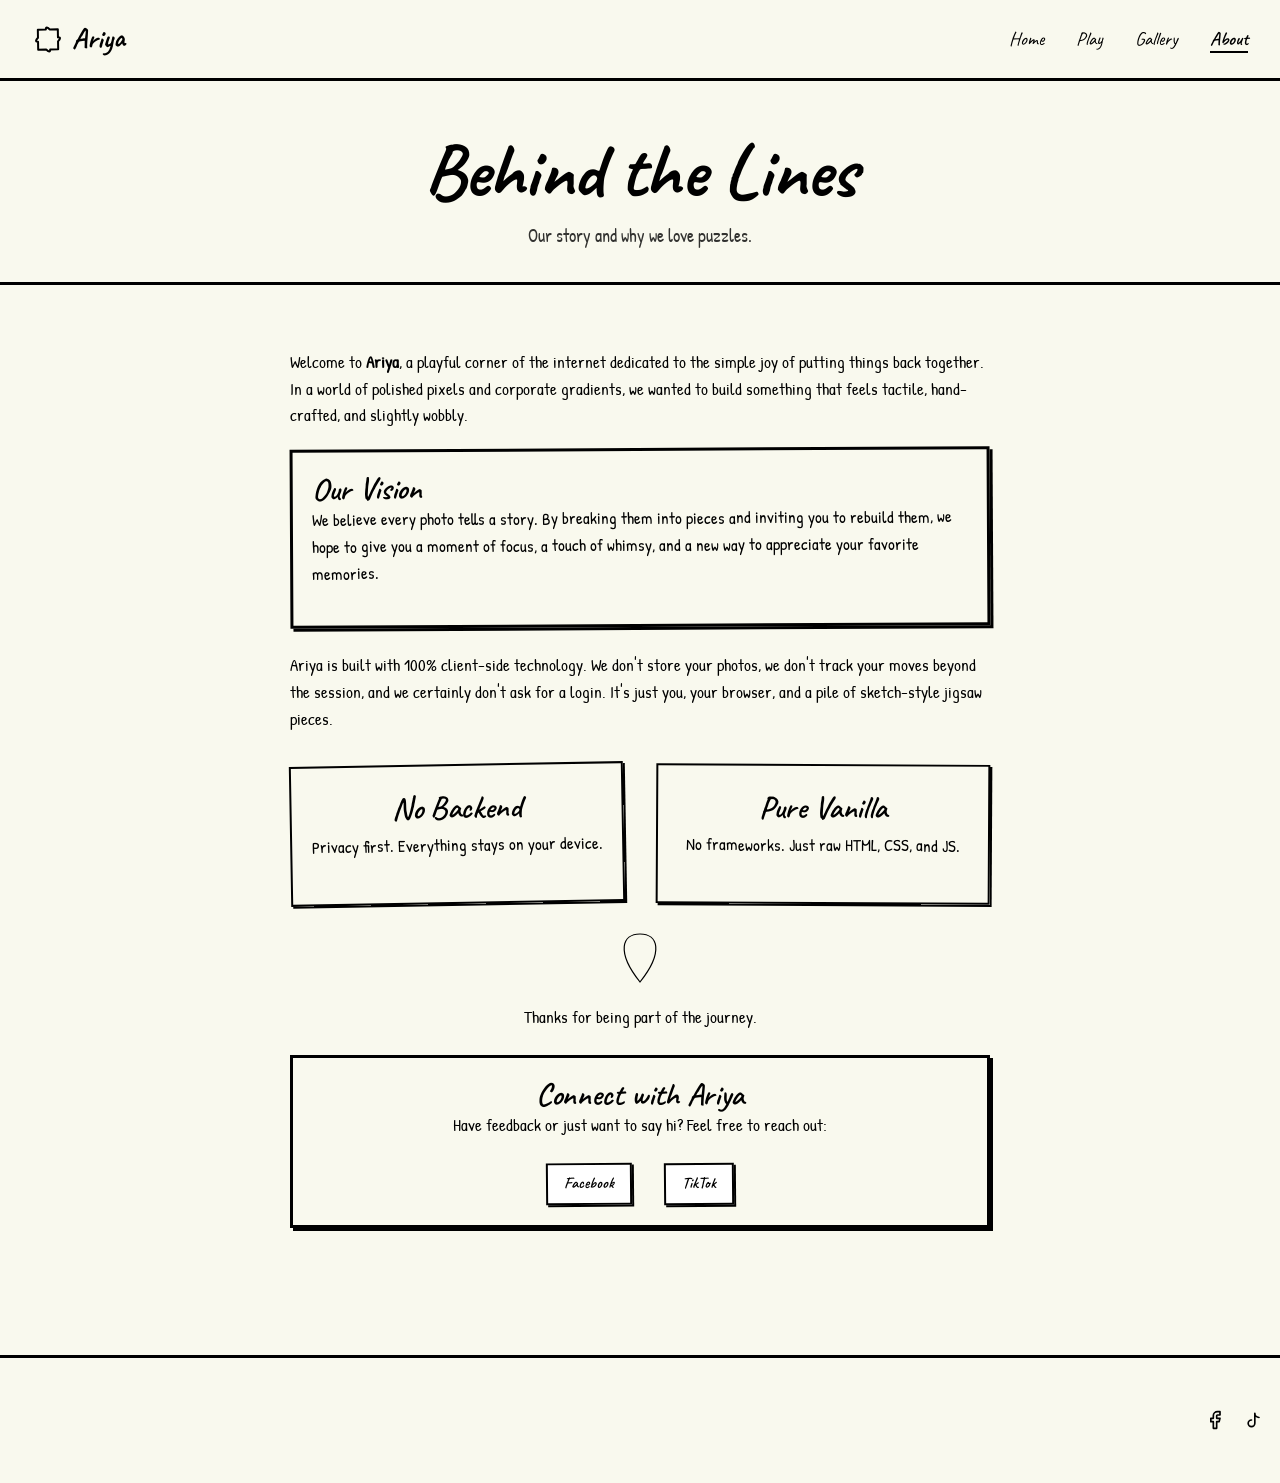
==== about.html @ 4a155722 "ariya website" ====
<!DOCTYPE html>
<html lang="en">
<head>
    <meta charset="UTF-8">
    <meta name="viewport" content="width=device-width, initial-scale=1.0">
    <title>About | Ariya</title>
    <link rel="icon" type="image/svg+xml" href="assets/favicon.svg">
    <link rel="stylesheet" href="css/style.css">
</head>
<body>

    <nav class="nav">
        <a href="index.html" class="nav-logo">
            <img src="assets/favicon.svg" alt="" class="logo-icon">
            Ariya
        </a>
        <button class="nav-toggle">
            <span></span><span></span><span></span>
        </button>
        <ul class="nav-links">
            <li><a href="index.html">Home</a></li>
            <li><a href="play.html">Play</a></li>
            <li><a href="gallery.html">Gallery</a></li>
            <li><a href="about.html" class="active">About</a></li>
        </ul>
    </nav>

    <header class="page-header">
        <h1 class="hero-title">Behind the Lines</h1>
        <p>Our story and why we love puzzles.</p>
    </header>

    <main class="section">
        <div class="about-content reveal">
            <p>Welcome to <strong>Ariya</strong>, a playful corner of the internet dedicated to the simple joy of putting things back together. In a world of polished pixels and corporate gradients, we wanted to build something that feels tactile, hand-crafted, and slightly wobbly.</p>
            
            <div class="card mb-3">
                <h3>Our Vision</h3>
                <p>We believe every photo tells a story. By breaking them into pieces and inviting you to rebuild them, we hope to give you a moment of focus, a touch of whimsy, and a new way to appreciate your favorite memories.</p>
            </div>

            <p>Ariya is built with 100% client-side technology. We don't store your photos, we don't track your moves beyond the session, and we certainly don't ask for a login. It's just you, your browser, and a pile of sketch-style jigsaw pieces.</p>

            <div class="how-grid" style="margin-top:2rem">
                <div class="how-step rotate-m1">
                    <h3>No Backend</h3>
                    <p>Privacy first. Everything stays on your device.</p>
                </div>
                <div class="how-step rotate-p1">
                    <h3>Pure Vanilla</h3>
                    <p>No frameworks. Just raw HTML, CSS, and JS.</p>
                </div>
            </div>

            <div class="mt-3 text-center">
                <svg width="60" height="60" viewBox="0 0 100 100" stroke="black" fill="none" stroke-width="2">
                    <path d="M50,10 C20,10 10,40 50,90 C90,40 80,10 50,10 Z" />
                </svg>
                <p class="mt-1">Thanks for being part of the journey.</p>
            </div>

            <div class="card mt-3 anim-popin" style="text-align: center;">
                <h3>Connect with Ariya</h3>
                <p>Have feedback or just want to say hi? Feel free to reach out:</p>
                <div class="social-links" style="justify-content: center; margin-top: 1.5rem; gap: 2rem;">
                    <a href="https://www.facebook.com/nou.wangyi" target="_blank" class="btn btn-sm">Facebook</a>
                    <a href="https://www.tiktok.com/@min202303" target="_blank" class="btn btn-sm">TikTok</a>
                </div>
            </div>
        </div>
    </main>

    <footer>
        <div class="footer-content">
            <p>&copy; 2026 Ariya. Hand-drawn with care.</p>
            <div class="social-links">
                <a href="https://www.facebook.com/nou.wangyi" target="_blank" aria-label="Facebook">
                    <svg width="20" height="20" viewBox="0 0 24 24" fill="none" stroke="currentColor" stroke-width="2" stroke-linecap="round" stroke-linejoin="round"><path d="M18 2h-3a5 5 0 0 0-5 5v3H7v4h3v8h4v-8h3l1-4h-4V7a1 1 0 0 1 1-1h3z"></path></svg>
                </a>
                <a href="https://www.tiktok.com/@min202303" target="_blank" aria-label="TikTok">
                    <svg width="20" height="20" viewBox="0 0 24 24" fill="none" stroke="currentColor" stroke-width="2" stroke-linecap="round" stroke-linejoin="round"><path d="M9 12a4 4 0 1 0 4 4V4a5 5 0 0 0 5 5"></path></svg>
                </a>
            </div>
        </div>
    </footer>

    <script src="js/main.js"></script>
</body>
</html>
---- css/style.css ----
/* ============================================================
   Ariya — Sketch Aesthetic CSS Design System
   Colors: #f9f9ee (bg) + #000 (everything)
   Fonts: Caveat (headings), Patrick Hand (body)
   ============================================================ */

@import url('https://fonts.googleapis.com/css2?family=Caveat:wght@400;600;700&family=Patrick+Hand&display=swap');

/* ─── Reset ─── */
*, *::before, *::after {
  box-sizing: border-box;
  margin: 0;
  padding: 0;
}

/* ─── Root tokens ─── */
:root {
  --bg: #f9f9ee;
  --ink: #000000;
  --font-head: 'Caveat', cursive;
  --font-body: 'Patrick Hand', cursive;
  --border: 2px solid var(--ink);
  --border-thick: 3px solid var(--ink);
  --shadow: 3px 3px 0 var(--ink);
  --shadow-sm: 2px 2px 0 var(--ink);
  --radius: 0px; /* Hand-drawn = no border-radius */
  --transition: 0.18s ease;
}

html { scroll-behavior: smooth; }

body {
  background: var(--bg);
  color: var(--ink);
  font-family: var(--font-body);
  font-size: 1rem;
  line-height: 1.6;
  min-height: 100vh;
  overflow-x: hidden;
}

/* ─── Typography ─── */
h1, h2, h3, h4 {
  font-family: var(--font-head);
  line-height: 1.1;
  letter-spacing: -0.01em;
}
h1 { font-size: clamp(2.4rem, 6vw, 5rem); font-weight: 700; }
h2 { font-size: clamp(1.8rem, 4vw, 3rem); font-weight: 600; }
h3 { font-size: clamp(1.3rem, 3vw, 2rem); font-weight: 600; }
h4 { font-size: 1.2rem; }
p  { font-size: 1.05rem; }

a {
  color: var(--ink);
  text-decoration: underline;
  text-underline-offset: 3px;
}

/* ─── Nav ─── */
.nav {
  display: flex;
  align-items: center;
  justify-content: space-between;
  padding: 1rem 2rem;
  border-bottom: var(--border-thick);
  background: var(--bg);
  position: sticky;
  top: 0;
  z-index: 100;
}
.nav-logo {
  font-family: var(--font-head);
  font-size: 1.8rem;
  font-weight: 700;
  text-decoration: none;
  display: flex;
  align-items: center;
  gap: 0.5rem;
  transform: rotate(-1deg);
}
.nav-logo .logo-icon {
  width: 32px;
  height: 32px;
}
.nav-links {
  display: flex;
  gap: 2rem;
  list-style: none;
}
.nav-links a {
  font-family: var(--font-head);
  font-size: 1.2rem;
  text-decoration: none;
  position: relative;
  transition: var(--transition);
}
.nav-links a::after {
  content: '';
  position: absolute;
  bottom: -2px; left: 0;
  width: 0; height: 2px;
  background: var(--ink);
  transition: width var(--transition);
}
.nav-links a:hover::after,
.nav-links a.active::after { width: 100%; }
.nav-links a.active { font-weight: 600; }

/* Hamburger */
.nav-toggle {
  display: none;
  flex-direction: column;
  gap: 5px;
  cursor: pointer;
  background: none;
  border: none;
  padding: 4px;
}
.nav-toggle span {
  display: block;
  width: 24px; height: 2px;
  background: var(--ink);
  transition: var(--transition);
}

/* ─── Sketch Button ─── */
.btn {
  display: inline-flex;
  align-items: center;
  gap: 0.4rem;
  padding: 0.65rem 1.6rem;
  font-family: var(--font-head);
  font-size: 1.2rem;
  font-weight: 600;
  background: #ffffff;
  color: var(--ink);
  border: var(--border);
  cursor: pointer;
  text-decoration: none;
  transition: transform var(--transition), box-shadow var(--transition), background var(--transition);
  transform: rotate(-0.5deg);
  box-shadow: var(--shadow-sm);
  position: relative;
  overflow: hidden;
}
.btn:hover {
  transform: rotate(0.5deg) translate(-2px, -2px);
  box-shadow: 4px 4px 0 var(--ink);
  background: #fdfdfd;
}
.btn-primary {
  background: var(--ink);
  color: #fff;
  border: var(--border-thick);
  box-shadow: var(--shadow);
}
.btn-primary:hover {
  background: #333;
}
.btn:active {
  transform: rotate(0deg) translate(1px, 1px);
  box-shadow: 1px 1px 0 var(--ink);
}
.btn-outline {
  background: var(--bg);
  color: var(--ink);
}
.btn-outline:hover {
  background: var(--ink);
  color: var(--bg);
}
.btn-sm {
  padding: 0.4rem 1rem;
  font-size: 1rem;
}
.btn-lg {
  padding: 0.9rem 2.2rem;
  font-size: 1.4rem;
}

/* ─── Sketch Card ─── */
.card {
  border: var(--border-thick);
  background: var(--bg);
  box-shadow: var(--shadow);
  padding: 1.2rem;
  position: relative;
  transform: rotate(-0.3deg);
  transition: transform var(--transition), box-shadow var(--transition);
}
.card:hover {
  transform: rotate(0.3deg) translate(-2px, -2px);
  box-shadow: 6px 6px 0 var(--ink);
}
.card-alt { transform: rotate(0.4deg); }
.card-alt:hover { transform: rotate(-0.4deg) translate(-2px, -2px); }

/* ─── Sketch Divider ─── */
.divider {
  width: 100%;
  overflow: hidden;
  line-height: 0;
}
.divider svg {
  display: block;
  width: 100%;
}

/* ─── Section ─── */
.section {
  padding: 4rem 2rem;
  max-width: 1100px;
  margin: 0 auto;
}
.section-wide {
  padding: 4rem 2rem;
  max-width: 1400px;
  margin: 0 auto;
}

/* ─── Hero ─── */
.hero {
  min-height: 88vh;
  display: flex;
  flex-direction: column;
  align-items: center;
  justify-content: center;
  text-align: center;
  padding: 3rem 2rem 2rem;
  position: relative;
  overflow: hidden;
  border-bottom: var(--border-thick);
}
.hero-title {
  animation: drawIn 0.8s ease both;
}
.hero-tagline {
  font-size: clamp(1rem, 2.5vw, 1.4rem);
  margin: 1rem 0 2rem;
  opacity: 0;
  animation: fadeUp 0.6s 0.4s ease both;
  max-width: 540px;
}
.hero-cta {
  opacity: 0;
  animation: fadeUp 0.6s 0.6s ease both;
}

/* ─── How It Works ─── */
.how-grid {
  display: grid;
  grid-template-columns: repeat(auto-fit, minmax(200px, 1fr));
  gap: 2rem;
  margin-top: 2.5rem;
}
.how-step {
  text-align: center;
  padding: 1.5rem 1rem;
  border: var(--border);
  box-shadow: var(--shadow-sm);
  transform: rotate(-0.5deg);
  transition: transform var(--transition);
}
.how-step:nth-child(2) { transform: rotate(0.3deg); }
.how-step:nth-child(3) { transform: rotate(-0.2deg); }
.how-step:hover { transform: rotate(0deg) scale(1.02); }
.how-step svg { margin-bottom: 0.8rem; }
.how-step h3 { margin-bottom: 0.4rem; }

/* ─── Illustrations ─── */
.illo {
  position: absolute;
  pointer-events: none;
  opacity: 0.85;
}
.illo-tl { top: 20px; left: 20px; width: clamp(80px, 12vw, 180px); }
.illo-tr { top: 20px; right: 20px; width: clamp(60px, 10vw, 140px); }
.illo-bl { bottom: 20px; left: 20px; width: clamp(60px, 10vw, 140px); }
.illo-br { bottom: 20px; right: 20px; width: clamp(80px, 12vw, 160px); }
.illo-mid-l { left: 10px; top: 50%; transform: translateY(-50%); width: clamp(40px, 6vw, 90px); }

/* ─── Upload Zone ─── */
.upload-zone {
  border: 3px dashed var(--ink);
  background: var(--bg);
  padding: 3rem 2rem;
  text-align: center;
  cursor: pointer;
  transition: background var(--transition), transform var(--transition);
  position: relative;
}
.upload-zone:hover, .upload-zone.drag-over {
  background: rgba(0,0,0,0.04);
  transform: scale(1.01);
}
.upload-zone input { display: none; }
.upload-icon { width: 64px; height: 64px; margin: 0 auto 1rem; }
.upload-zone h3 { font-size: 1.5rem; margin-bottom: 0.4rem; }
.upload-zone p { font-size: 0.95rem; opacity: 0.7; }

/* ─── Grid Size Selector ─── */
.grid-options {
  display: flex;
  flex-wrap: wrap;
  gap: 0.8rem;
  margin-top: 0.8rem;
}
.grid-option {
  border: var(--border);
  padding: 0.5rem 0.7rem;
  cursor: pointer;
  font-family: var(--font-head);
  font-size: 1rem;
  transition: all var(--transition);
  box-shadow: var(--shadow-sm);
  background: var(--bg);
  transform: rotate(-0.5deg);
  display: flex;
  flex-direction: column;
  align-items: center;
  gap: 0.3rem;
  min-width: 80px;
}
.grid-option:hover, .grid-option.selected {
  background: rgba(0,0,0,0.05);
  border-width: 3px;
  transform: scale(1.02) rotate(0deg);
}
.grid-option svg { display: block; }

/* ─── Shape Selector ─── */
.shape-options {
  display: flex;
  flex-wrap: wrap;
  gap: 0.8rem;
  margin-top: 0.8rem;
}
.shape-option {
  border: var(--border);
  padding: 0.6rem 1rem;
  cursor: pointer;
  font-family: var(--font-head);
  font-size: 1rem;
  transition: all var(--transition);
  box-shadow: var(--shadow-sm);
  background: var(--bg);
  display: flex;
  align-items: center;
  gap: 0.5rem;
  transform: rotate(0.3deg);
}
.shape-option:hover, .shape-option.selected {
  background: rgba(0,0,0,0.05);
  border-width: 3px;
  transform: scale(1.02) rotate(0deg);
}
.shape-option svg path, .shape-option svg rect, .shape-option svg polygon {
  transition: fill var(--transition);
}
.shape-option.selected svg path,
.shape-option.selected svg rect,
.shape-option.selected svg polygon { fill: var(--bg); stroke: var(--bg); }

/* ─── Difficulty Selector ─── */
.difficulty-options {
  display: flex;
  flex-wrap: wrap;
  gap: 0.8rem;
  margin-top: 0.8rem;
}
.difficulty-option {
  border: var(--border);
  padding: 0.6rem 1.2rem;
  cursor: pointer;
  font-family: var(--font-head);
  font-size: 1.1rem;
  transition: all var(--transition);
  box-shadow: var(--shadow-sm);
  background: var(--bg);
  transform: rotate(-0.3deg);
}
.difficulty-option:hover, .difficulty-option.selected {
  background: rgba(0,0,0,0.06);
  border-width: 3px;
  transform: scale(1.03) rotate(0deg);
}

/* ─── Config Section ─── */
.config-block {
  margin-bottom: 2rem;
}
.config-block label {
  font-family: var(--font-head);
  font-size: 1.3rem;
  display: block;
  margin-bottom: 0.4rem;
  font-weight: 600;
}

/* ─── Play Step Panels ─── */
.play-step {
  display: none;
  animation: fadeUp 0.4s ease both;
}
.play-step.active { display: block; }

/* ─── Puzzle Canvas Area ─── */
#puzzle-container {
  position: relative;
  width: 90vw;
  height: 80vh;
  margin: 0 auto;
  touch-action: none;
  overflow: hidden;
  border: var(--border-thick);
  box-shadow: var(--shadow);
  background: rgba(0,0,0,0.04);
}

#puzzle-canvas {
  display: block;
  width: 100%;
  height: 100%;
  cursor: grab;
}
#puzzle-canvas:active { cursor: grabbing; }

/* ─── HUD ─── */
.hud {
  display: flex;
  gap: 1.5rem;
  align-items: center;
  padding: 0.8rem 1.2rem;
  border: var(--border);
  box-shadow: var(--shadow-sm);
  margin-bottom: 1rem;
  flex-wrap: wrap;
}
.hud-item {
  font-family: var(--font-head);
  font-size: 1.3rem;
  display: flex;
  align-items: center;
  gap: 0.4rem;
}
.hud-item span { font-weight: 700; }

/* ─── Reference thumbnail ─── */
#ref-thumb {
  position: absolute;
  bottom: 24px;
  right: 24px;
  width: 140px;
  border: var(--border-thick);
  box-shadow: var(--shadow);
  cursor: pointer;
  z-index: 30;
  background: var(--bg);
  transition: width var(--transition);
}
#ref-thumb:hover { width: 220px; }


/* ─── Frame Selector ─── */
.frame-grid {
  display: grid;
  grid-template-columns: repeat(auto-fill, minmax(130px, 1fr));
  gap: 1rem;
  margin-top: 1rem;
}
.frame-option {
  border: var(--border);
  padding: 0.5rem;
  cursor: pointer;
  box-shadow: var(--shadow-sm);
  transition: all var(--transition);
  text-align: center;
  transform: rotate(-0.3deg);
}
.frame-option:hover, .frame-option.selected {
  box-shadow: var(--shadow);
  transform: rotate(0.3deg) translate(-2px, -2px);
}
.frame-option.selected { border-width: 3px; }
.frame-option img, .frame-option svg { width: 100%; height: 80px; object-fit: contain; }
.frame-option p { font-family: var(--font-head); font-size: 0.95rem; margin-top: 0.3rem; }

/* ─── Completion Screen ─── */
#completion-screen {
  text-align: center;
  padding: 2rem;
}
.completion-canvas-wrap {
  max-width: 600px;
  margin: 0 auto 2rem;
  border: var(--border-thick);
  box-shadow: 5px 5px 0 var(--ink);
}
#final-canvas { width: 100%; display: block; }

.stats-row {
  display: flex;
  justify-content: center;
  gap: 3rem;
  margin: 1.5rem 0;
  flex-wrap: wrap;
}
.stat-box {
  border: var(--border);
  padding: 0.8rem 1.5rem;
  box-shadow: var(--shadow-sm);
  font-family: var(--font-head);
  text-align: center;
}
.stat-box .stat-val {
  font-size: 2rem;
  font-weight: 700;
  display: block;
}
.stat-box .stat-label {
  font-size: 0.95rem;
}

/* ─── Confetti ─── */
.confetti-piece {
  position: fixed;
  width: 10px; height: 10px;
  background: var(--ink);
  pointer-events: none;
  z-index: 999;
  border-radius: 0;
  animation: confettiFall 1.5s ease-out both;
}
@keyframes confettiFall {
  0%   { transform: translateY(-20px) rotate(0deg); opacity: 1; }
  100% { transform: translateY(100vh) rotate(720deg); opacity: 0; }
}

/* ─── Gallery ─── */
.gallery-grid {
  display: grid;
  grid-template-columns: repeat(auto-fill, minmax(260px, 1fr));
  gap: 2rem;
  margin-top: 2rem;
}
.gallery-card {
  border: var(--border-thick);
  box-shadow: var(--shadow);
  overflow: hidden;
  transform: rotate(-0.4deg);
  transition: transform var(--transition), box-shadow var(--transition);
  background: var(--bg);
}
.gallery-card:nth-child(even) { transform: rotate(0.4deg); }
.gallery-card:hover {
  transform: rotate(0deg) translate(-3px, -3px);
  box-shadow: 6px 6px 0 var(--ink);
}
.gallery-card-img {
  width: 100%;
  aspect-ratio: 1;
  object-fit: cover;
  display: block;
  border-bottom: var(--border);
}
.gallery-card-body { padding: 0.8rem 1rem; }
.gallery-card-body h4 { font-size: 1.2rem; margin-bottom: 0.3rem; }
.gallery-badges {
  display: flex;
  gap: 0.5rem;
  flex-wrap: wrap;
  margin-top: 0.5rem;
}
.badge {
  border: var(--border);
  padding: 0.15rem 0.5rem;
  font-size: 0.8rem;
  font-family: var(--font-head);
}

/* ─── About ─── */
.about-content {
  max-width: 700px;
  margin: 0 auto;
}
.about-content p { margin-bottom: 1.2rem; }

/* ─── Page header band ─── */
.page-header {
  border-bottom: var(--border-thick);
  padding: 3rem 2rem 2rem;
  text-align: center;
  position: relative;
  overflow: hidden;
}
.page-header h1 { animation: drawIn 0.7s ease both; }
.page-header p { margin-top: 0.5rem; font-size: 1.1rem; opacity: 0.8; }

/* ─── Footer ─── */
footer {
  padding: 3rem 1rem;
  margin-top: 4rem;
  border-top: var(--border-thick);
  background: var(--bg);
}
.footer-content {
  max-width: var(--max-width);
  margin: 0 auto;
  display: flex;
  justify-content: space-between;
  align-items: center;
  flex-wrap: wrap;
  gap: 1.5rem;
}
.social-links {
  display: flex;
  gap: 1.2rem;
  align-items: center;
}
.social-links a {
  color: var(--ink);
  transition: all var(--transition);
  display: flex;
  align-items: center;
}
.social-links a:hover {
  transform: translateY(-3px) rotate(3deg);
  color: #555;
}
@media (max-width: 600px) {
  .footer-content {
    flex-direction: column;
    text-align: center;
  }
}
footer p { opacity: 0.7; font-family: var(--font-head); font-size: 1.1rem; }

/* ─── Animations ─── */
@keyframes drawIn {
  0%   { opacity: 0; transform: scaleX(0.95) skewX(-2deg); }
  100% { opacity: 1; transform: scaleX(1)    skewX(0deg); }
}
@keyframes fadeUp {
  0%   { opacity: 0; transform: translateY(18px); }
  100% { opacity: 1; transform: translateY(0); }
}
@keyframes wobble {
  0%, 100% { transform: rotate(0deg); }
  25%       { transform: rotate(-1.5deg); }
  75%       { transform: rotate(1.5deg); }
}
@keyframes popIn {
  0%   { transform: scale(0.8); opacity: 0; }
  60%  { transform: scale(1.08); }
  100% { transform: scale(1);    opacity: 1; }
}
.anim-fadeup { animation: fadeUp 0.6s ease both; }
.anim-popin  { animation: popIn  0.5s ease both; }
.anim-wobble { animation: wobble 2s ease infinite; }

/* ─── Scroll animation ─── */
.reveal {
  opacity: 0;
  transform: translateY(24px);
  transition: opacity 0.6s ease, transform 0.6s ease;
}
.reveal.visible {
  opacity: 1;
  transform: translateY(0);
}

/* ─── Progress bar ─── */
.progress-bar {
  width: 100%;
  height: 8px;
  border: var(--border);
  background: var(--bg);
  margin-bottom: 1.5rem;
  position: relative;
  overflow: hidden;
}
.progress-fill {
  height: 100%;
  background: var(--ink);
  transition: width 0.4s ease;
}

/* ─── Step indicator ─── */
.step-indicator {
  display: flex;
  gap: 0;
  margin-bottom: 2rem;
  border: var(--border-thick);
  overflow: hidden;
  box-shadow: var(--shadow);
}
.step-dot {
  flex: 1;
  text-align: center;
  padding: 0.5rem 0.3rem;
  font-family: var(--font-head);
  font-size: 0.95rem;
  border-right: var(--border);
  transition: all var(--transition);
  cursor: default;
}
.step-dot:last-child { border-right: none; }
.step-dot.done { background: rgba(0,0,0,0.06); }
.step-dot.active { background: var(--ink); color: var(--bg); }

/* ─── Scrambled preview ─── */
#preview-container {
  position: relative;
  width: 100%;
  border: var(--border-thick);
  box-shadow: var(--shadow);
  min-height: 360px;
  overflow: hidden;
  touch-action: none;
}
#preview-canvas {
  display: block;
  width: 100%;
}

/* ─── Responsive ─── */
@media (max-width: 768px) {
  .nav-links {
    display: none;
    flex-direction: column;
    gap: 0.5rem;
    position: absolute;
    top: 100%;
    left: 0;
    right: 0;
    background: var(--bg);
    border-bottom: var(--border-thick);
    padding: 1rem 2rem;
    z-index: 99;
  }
  .nav-links.open { display: flex; }
  .nav-toggle { display: flex; }
  .hud { gap: 0.8rem; }
  .stats-row { gap: 1.5rem; }
  #ref-thumb { width: 80px; }
  .section, .section-wide { padding: 2.5rem 1rem; }
  .hero { padding: 2rem 1rem; min-height: 70vh; }
  .illo-tl, .illo-tr, .illo-bl, .illo-br { width: 60px; opacity: 0.5; }
}

/* ─── Utility ─── */
.text-center { text-align: center; }
.mt-1 { margin-top: 0.5rem; }
.mt-2 { margin-top: 1rem; }
.mt-3 { margin-top: 1.5rem; }
.mb-2 { margin-bottom: 1rem; }
.mb-3 { margin-bottom: 1.5rem; }
.flex { display: flex; }
.flex-center { display: flex; align-items: center; justify-content: center; }
.gap-1 { gap: 0.5rem; }
.gap-2 { gap: 1rem; }
.grid-2 { display: grid; grid-template-columns: 1fr 1fr; gap: 2rem; }
.rotate-m1 { transform: rotate(-1deg); }
.rotate-p1 { transform: rotate(1deg); }
/* ─── Animations ─── */
@keyframes wobble {
  0% { transform: translateX(0); }
  25% { transform: translateX(-5px) rotate(-1deg); }
  75% { transform: translateX(5px) rotate(1deg); }
  100% { transform: translateX(0); }
}
.wobble { animation: wobble 0.4s ease; }

.confetti-piece {
  position: fixed;
  top: -20px;
  width: 10px;
  height: 10px;
  z-index: 10000;
  pointer-events: none;
  animation: confettiFall linear forwards;
}

@keyframes confettiFall {
  0% { transform: translateY(0) rotate(0); opacity: 1; }
  100% { transform: translateY(110vh) rotate(720deg); opacity: 0; }
}
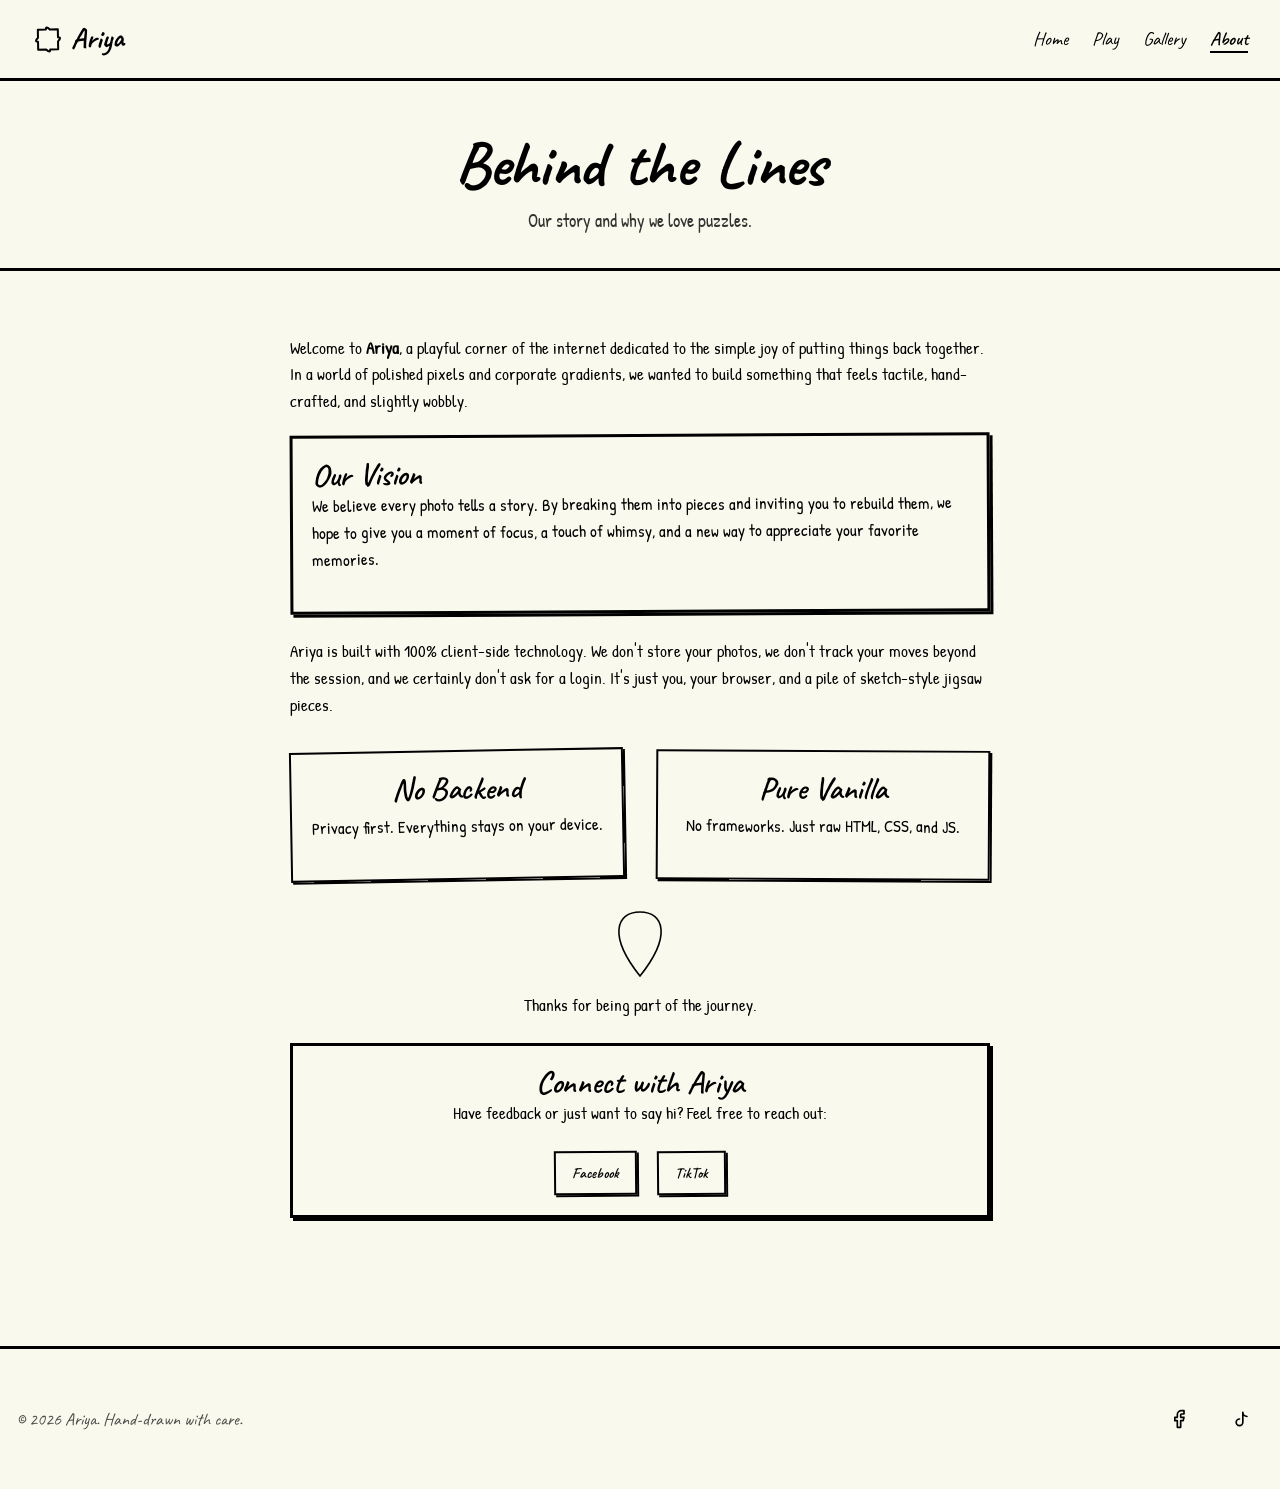
==== commit 0c0cc4be: "Improve UI" ====
--- a/about.html
+++ b/about.html
@@ -53,7 +53,7 @@
             </div>
 
             <div class="mt-3 text-center">
-                <svg width="60" height="60" viewBox="0 0 100 100" stroke="black" fill="none" stroke-width="2">
+                <svg width="100%" height="auto" viewBox="0 0 100 100" stroke="black" fill="none" stroke-width="2" style="max-width: 80px; margin: 0 auto; display: block;">
                     <path d="M50,10 C20,10 10,40 50,90 C90,40 80,10 50,10 Z" />
                 </svg>
                 <p class="mt-1">Thanks for being part of the journey.</p>
@@ -62,9 +62,9 @@
             <div class="card mt-3 anim-popin" style="text-align: center;">
                 <h3>Connect with Ariya</h3>
                 <p>Have feedback or just want to say hi? Feel free to reach out:</p>
-                <div class="social-links" style="justify-content: center; margin-top: 1.5rem; gap: 2rem;">
-                    <a href="https://www.facebook.com/nou.wangyi" target="_blank" class="btn btn-sm">Facebook</a>
-                    <a href="https://www.tiktok.com/@min202303" target="_blank" class="btn btn-sm">TikTok</a>
+                <div class="social-links" style="justify-content: center; margin-top: 1.5rem;">
+                    <a href="https://www.facebook.com/nou.wangyi" target="_blank" class="btn btn-sm btn-soft">Facebook</a>
+                    <a href="https://www.tiktok.com/@min202303" target="_blank" class="btn btn-sm btn-soft">TikTok</a>
                 </div>
             </div>
         </div>
--- a/css/style.css
+++ b/css/style.css
@@ -7,7 +7,9 @@
 @import url('https://fonts.googleapis.com/css2?family=Caveat:wght@400;600;700&family=Patrick+Hand&display=swap');
 
 /* ─── Reset ─── */
-*, *::before, *::after {
+*,
+*::before,
+*::after {
   box-sizing: border-box;
   margin: 0;
   padding: 0;
@@ -23,11 +25,21 @@
   --border-thick: 3px solid var(--ink);
   --shadow: 3px 3px 0 var(--ink);
   --shadow-sm: 2px 2px 0 var(--ink);
-  --radius: 0px; /* Hand-drawn = no border-radius */
+  --radius: 0px;
+  /* Hand-drawn = no border-radius */
   --transition: 0.18s ease;
 }
 
-html { scroll-behavior: smooth; }
+html {
+  scroll-behavior: smooth;
+  font-size: 16px;
+}
+
+@media (max-width: 480px) {
+  html {
+    font-size: 14px;
+  }
+}
 
 body {
   background: var(--bg);
@@ -40,16 +52,37 @@
 }
 
 /* ─── Typography ─── */
-h1, h2, h3, h4 {
+h1,
+h2,
+h3,
+h4 {
   font-family: var(--font-head);
   line-height: 1.1;
   letter-spacing: -0.01em;
 }
-h1 { font-size: clamp(2.4rem, 6vw, 5rem); font-weight: 700; }
-h2 { font-size: clamp(1.8rem, 4vw, 3rem); font-weight: 600; }
-h3 { font-size: clamp(1.3rem, 3vw, 2rem); font-weight: 600; }
-h4 { font-size: 1.2rem; }
-p  { font-size: 1.05rem; }
+
+h1 {
+  font-size: clamp(1.8rem, 5vw, 5rem);
+  font-weight: 700;
+}
+
+h2 {
+  font-size: clamp(1.3rem, 3.5vw, 3rem);
+  font-weight: 600;
+}
+
+h3 {
+  font-size: clamp(1.1rem, 2.5vw, 2rem);
+  font-weight: 600;
+}
+
+h4 {
+  font-size: 1rem;
+}
+
+p {
+  font-size: 1rem;
+}
 
 a {
   color: var(--ink);
@@ -62,669 +95,44 @@
   display: flex;
   align-items: center;
   justify-content: space-between;
-  padding: 1rem 2rem;
+  padding: 0.8rem 1rem;
   border-bottom: var(--border-thick);
   background: var(--bg);
   position: sticky;
   top: 0;
   z-index: 100;
-}
+  gap: 1rem;
+}
+
+@media (min-width: 769px) {
+  .nav {
+    padding: 1rem 2rem;
+  }
+}
+
 .nav-logo {
   font-family: var(--font-head);
-  font-size: 1.8rem;
+  font-size: clamp(1.2rem, 4vw, 1.8rem);
   font-weight: 700;
   text-decoration: none;
   display: flex;
   align-items: center;
-  gap: 0.5rem;
+  gap: 0.4rem;
   transform: rotate(-1deg);
-}
+  white-space: nowrap;
+}
+
 .nav-logo .logo-icon {
-  width: 32px;
-  height: 32px;
-}
+  width: clamp(24px, 6vw, 32px);
+  height: clamp(24px, 6vw, 32px);
+}
+
 .nav-links {
   display: flex;
-  gap: 2rem;
+  gap: 1.5rem;
   list-style: none;
 }
-.nav-links a {
-  font-family: var(--font-head);
-  font-size: 1.2rem;
-  text-decoration: none;
-  position: relative;
-  transition: var(--transition);
-}
-.nav-links a::after {
-  content: '';
-  position: absolute;
-  bottom: -2px; left: 0;
-  width: 0; height: 2px;
-  background: var(--ink);
-  transition: width var(--transition);
-}
-.nav-links a:hover::after,
-.nav-links a.active::after { width: 100%; }
-.nav-links a.active { font-weight: 600; }
-
-/* Hamburger */
-.nav-toggle {
-  display: none;
-  flex-direction: column;
-  gap: 5px;
-  cursor: pointer;
-  background: none;
-  border: none;
-  padding: 4px;
-}
-.nav-toggle span {
-  display: block;
-  width: 24px; height: 2px;
-  background: var(--ink);
-  transition: var(--transition);
-}
-
-/* ─── Sketch Button ─── */
-.btn {
-  display: inline-flex;
-  align-items: center;
-  gap: 0.4rem;
-  padding: 0.65rem 1.6rem;
-  font-family: var(--font-head);
-  font-size: 1.2rem;
-  font-weight: 600;
-  background: #ffffff;
-  color: var(--ink);
-  border: var(--border);
-  cursor: pointer;
-  text-decoration: none;
-  transition: transform var(--transition), box-shadow var(--transition), background var(--transition);
-  transform: rotate(-0.5deg);
-  box-shadow: var(--shadow-sm);
-  position: relative;
-  overflow: hidden;
-}
-.btn:hover {
-  transform: rotate(0.5deg) translate(-2px, -2px);
-  box-shadow: 4px 4px 0 var(--ink);
-  background: #fdfdfd;
-}
-.btn-primary {
-  background: var(--ink);
-  color: #fff;
-  border: var(--border-thick);
-  box-shadow: var(--shadow);
-}
-.btn-primary:hover {
-  background: #333;
-}
-.btn:active {
-  transform: rotate(0deg) translate(1px, 1px);
-  box-shadow: 1px 1px 0 var(--ink);
-}
-.btn-outline {
-  background: var(--bg);
-  color: var(--ink);
-}
-.btn-outline:hover {
-  background: var(--ink);
-  color: var(--bg);
-}
-.btn-sm {
-  padding: 0.4rem 1rem;
-  font-size: 1rem;
-}
-.btn-lg {
-  padding: 0.9rem 2.2rem;
-  font-size: 1.4rem;
-}
-
-/* ─── Sketch Card ─── */
-.card {
-  border: var(--border-thick);
-  background: var(--bg);
-  box-shadow: var(--shadow);
-  padding: 1.2rem;
-  position: relative;
-  transform: rotate(-0.3deg);
-  transition: transform var(--transition), box-shadow var(--transition);
-}
-.card:hover {
-  transform: rotate(0.3deg) translate(-2px, -2px);
-  box-shadow: 6px 6px 0 var(--ink);
-}
-.card-alt { transform: rotate(0.4deg); }
-.card-alt:hover { transform: rotate(-0.4deg) translate(-2px, -2px); }
-
-/* ─── Sketch Divider ─── */
-.divider {
-  width: 100%;
-  overflow: hidden;
-  line-height: 0;
-}
-.divider svg {
-  display: block;
-  width: 100%;
-}
-
-/* ─── Section ─── */
-.section {
-  padding: 4rem 2rem;
-  max-width: 1100px;
-  margin: 0 auto;
-}
-.section-wide {
-  padding: 4rem 2rem;
-  max-width: 1400px;
-  margin: 0 auto;
-}
-
-/* ─── Hero ─── */
-.hero {
-  min-height: 88vh;
-  display: flex;
-  flex-direction: column;
-  align-items: center;
-  justify-content: center;
-  text-align: center;
-  padding: 3rem 2rem 2rem;
-  position: relative;
-  overflow: hidden;
-  border-bottom: var(--border-thick);
-}
-.hero-title {
-  animation: drawIn 0.8s ease both;
-}
-.hero-tagline {
-  font-size: clamp(1rem, 2.5vw, 1.4rem);
-  margin: 1rem 0 2rem;
-  opacity: 0;
-  animation: fadeUp 0.6s 0.4s ease both;
-  max-width: 540px;
-}
-.hero-cta {
-  opacity: 0;
-  animation: fadeUp 0.6s 0.6s ease both;
-}
-
-/* ─── How It Works ─── */
-.how-grid {
-  display: grid;
-  grid-template-columns: repeat(auto-fit, minmax(200px, 1fr));
-  gap: 2rem;
-  margin-top: 2.5rem;
-}
-.how-step {
-  text-align: center;
-  padding: 1.5rem 1rem;
-  border: var(--border);
-  box-shadow: var(--shadow-sm);
-  transform: rotate(-0.5deg);
-  transition: transform var(--transition);
-}
-.how-step:nth-child(2) { transform: rotate(0.3deg); }
-.how-step:nth-child(3) { transform: rotate(-0.2deg); }
-.how-step:hover { transform: rotate(0deg) scale(1.02); }
-.how-step svg { margin-bottom: 0.8rem; }
-.how-step h3 { margin-bottom: 0.4rem; }
-
-/* ─── Illustrations ─── */
-.illo {
-  position: absolute;
-  pointer-events: none;
-  opacity: 0.85;
-}
-.illo-tl { top: 20px; left: 20px; width: clamp(80px, 12vw, 180px); }
-.illo-tr { top: 20px; right: 20px; width: clamp(60px, 10vw, 140px); }
-.illo-bl { bottom: 20px; left: 20px; width: clamp(60px, 10vw, 140px); }
-.illo-br { bottom: 20px; right: 20px; width: clamp(80px, 12vw, 160px); }
-.illo-mid-l { left: 10px; top: 50%; transform: translateY(-50%); width: clamp(40px, 6vw, 90px); }
-
-/* ─── Upload Zone ─── */
-.upload-zone {
-  border: 3px dashed var(--ink);
-  background: var(--bg);
-  padding: 3rem 2rem;
-  text-align: center;
-  cursor: pointer;
-  transition: background var(--transition), transform var(--transition);
-  position: relative;
-}
-.upload-zone:hover, .upload-zone.drag-over {
-  background: rgba(0,0,0,0.04);
-  transform: scale(1.01);
-}
-.upload-zone input { display: none; }
-.upload-icon { width: 64px; height: 64px; margin: 0 auto 1rem; }
-.upload-zone h3 { font-size: 1.5rem; margin-bottom: 0.4rem; }
-.upload-zone p { font-size: 0.95rem; opacity: 0.7; }
-
-/* ─── Grid Size Selector ─── */
-.grid-options {
-  display: flex;
-  flex-wrap: wrap;
-  gap: 0.8rem;
-  margin-top: 0.8rem;
-}
-.grid-option {
-  border: var(--border);
-  padding: 0.5rem 0.7rem;
-  cursor: pointer;
-  font-family: var(--font-head);
-  font-size: 1rem;
-  transition: all var(--transition);
-  box-shadow: var(--shadow-sm);
-  background: var(--bg);
-  transform: rotate(-0.5deg);
-  display: flex;
-  flex-direction: column;
-  align-items: center;
-  gap: 0.3rem;
-  min-width: 80px;
-}
-.grid-option:hover, .grid-option.selected {
-  background: rgba(0,0,0,0.05);
-  border-width: 3px;
-  transform: scale(1.02) rotate(0deg);
-}
-.grid-option svg { display: block; }
-
-/* ─── Shape Selector ─── */
-.shape-options {
-  display: flex;
-  flex-wrap: wrap;
-  gap: 0.8rem;
-  margin-top: 0.8rem;
-}
-.shape-option {
-  border: var(--border);
-  padding: 0.6rem 1rem;
-  cursor: pointer;
-  font-family: var(--font-head);
-  font-size: 1rem;
-  transition: all var(--transition);
-  box-shadow: var(--shadow-sm);
-  background: var(--bg);
-  display: flex;
-  align-items: center;
-  gap: 0.5rem;
-  transform: rotate(0.3deg);
-}
-.shape-option:hover, .shape-option.selected {
-  background: rgba(0,0,0,0.05);
-  border-width: 3px;
-  transform: scale(1.02) rotate(0deg);
-}
-.shape-option svg path, .shape-option svg rect, .shape-option svg polygon {
-  transition: fill var(--transition);
-}
-.shape-option.selected svg path,
-.shape-option.selected svg rect,
-.shape-option.selected svg polygon { fill: var(--bg); stroke: var(--bg); }
-
-/* ─── Difficulty Selector ─── */
-.difficulty-options {
-  display: flex;
-  flex-wrap: wrap;
-  gap: 0.8rem;
-  margin-top: 0.8rem;
-}
-.difficulty-option {
-  border: var(--border);
-  padding: 0.6rem 1.2rem;
-  cursor: pointer;
-  font-family: var(--font-head);
-  font-size: 1.1rem;
-  transition: all var(--transition);
-  box-shadow: var(--shadow-sm);
-  background: var(--bg);
-  transform: rotate(-0.3deg);
-}
-.difficulty-option:hover, .difficulty-option.selected {
-  background: rgba(0,0,0,0.06);
-  border-width: 3px;
-  transform: scale(1.03) rotate(0deg);
-}
-
-/* ─── Config Section ─── */
-.config-block {
-  margin-bottom: 2rem;
-}
-.config-block label {
-  font-family: var(--font-head);
-  font-size: 1.3rem;
-  display: block;
-  margin-bottom: 0.4rem;
-  font-weight: 600;
-}
-
-/* ─── Play Step Panels ─── */
-.play-step {
-  display: none;
-  animation: fadeUp 0.4s ease both;
-}
-.play-step.active { display: block; }
-
-/* ─── Puzzle Canvas Area ─── */
-#puzzle-container {
-  position: relative;
-  width: 90vw;
-  height: 80vh;
-  margin: 0 auto;
-  touch-action: none;
-  overflow: hidden;
-  border: var(--border-thick);
-  box-shadow: var(--shadow);
-  background: rgba(0,0,0,0.04);
-}
-
-#puzzle-canvas {
-  display: block;
-  width: 100%;
-  height: 100%;
-  cursor: grab;
-}
-#puzzle-canvas:active { cursor: grabbing; }
-
-/* ─── HUD ─── */
-.hud {
-  display: flex;
-  gap: 1.5rem;
-  align-items: center;
-  padding: 0.8rem 1.2rem;
-  border: var(--border);
-  box-shadow: var(--shadow-sm);
-  margin-bottom: 1rem;
-  flex-wrap: wrap;
-}
-.hud-item {
-  font-family: var(--font-head);
-  font-size: 1.3rem;
-  display: flex;
-  align-items: center;
-  gap: 0.4rem;
-}
-.hud-item span { font-weight: 700; }
-
-/* ─── Reference thumbnail ─── */
-#ref-thumb {
-  position: absolute;
-  bottom: 24px;
-  right: 24px;
-  width: 140px;
-  border: var(--border-thick);
-  box-shadow: var(--shadow);
-  cursor: pointer;
-  z-index: 30;
-  background: var(--bg);
-  transition: width var(--transition);
-}
-#ref-thumb:hover { width: 220px; }
-
-
-/* ─── Frame Selector ─── */
-.frame-grid {
-  display: grid;
-  grid-template-columns: repeat(auto-fill, minmax(130px, 1fr));
-  gap: 1rem;
-  margin-top: 1rem;
-}
-.frame-option {
-  border: var(--border);
-  padding: 0.5rem;
-  cursor: pointer;
-  box-shadow: var(--shadow-sm);
-  transition: all var(--transition);
-  text-align: center;
-  transform: rotate(-0.3deg);
-}
-.frame-option:hover, .frame-option.selected {
-  box-shadow: var(--shadow);
-  transform: rotate(0.3deg) translate(-2px, -2px);
-}
-.frame-option.selected { border-width: 3px; }
-.frame-option img, .frame-option svg { width: 100%; height: 80px; object-fit: contain; }
-.frame-option p { font-family: var(--font-head); font-size: 0.95rem; margin-top: 0.3rem; }
-
-/* ─── Completion Screen ─── */
-#completion-screen {
-  text-align: center;
-  padding: 2rem;
-}
-.completion-canvas-wrap {
-  max-width: 600px;
-  margin: 0 auto 2rem;
-  border: var(--border-thick);
-  box-shadow: 5px 5px 0 var(--ink);
-}
-#final-canvas { width: 100%; display: block; }
-
-.stats-row {
-  display: flex;
-  justify-content: center;
-  gap: 3rem;
-  margin: 1.5rem 0;
-  flex-wrap: wrap;
-}
-.stat-box {
-  border: var(--border);
-  padding: 0.8rem 1.5rem;
-  box-shadow: var(--shadow-sm);
-  font-family: var(--font-head);
-  text-align: center;
-}
-.stat-box .stat-val {
-  font-size: 2rem;
-  font-weight: 700;
-  display: block;
-}
-.stat-box .stat-label {
-  font-size: 0.95rem;
-}
-
-/* ─── Confetti ─── */
-.confetti-piece {
-  position: fixed;
-  width: 10px; height: 10px;
-  background: var(--ink);
-  pointer-events: none;
-  z-index: 999;
-  border-radius: 0;
-  animation: confettiFall 1.5s ease-out both;
-}
-@keyframes confettiFall {
-  0%   { transform: translateY(-20px) rotate(0deg); opacity: 1; }
-  100% { transform: translateY(100vh) rotate(720deg); opacity: 0; }
-}
-
-/* ─── Gallery ─── */
-.gallery-grid {
-  display: grid;
-  grid-template-columns: repeat(auto-fill, minmax(260px, 1fr));
-  gap: 2rem;
-  margin-top: 2rem;
-}
-.gallery-card {
-  border: var(--border-thick);
-  box-shadow: var(--shadow);
-  overflow: hidden;
-  transform: rotate(-0.4deg);
-  transition: transform var(--transition), box-shadow var(--transition);
-  background: var(--bg);
-}
-.gallery-card:nth-child(even) { transform: rotate(0.4deg); }
-.gallery-card:hover {
-  transform: rotate(0deg) translate(-3px, -3px);
-  box-shadow: 6px 6px 0 var(--ink);
-}
-.gallery-card-img {
-  width: 100%;
-  aspect-ratio: 1;
-  object-fit: cover;
-  display: block;
-  border-bottom: var(--border);
-}
-.gallery-card-body { padding: 0.8rem 1rem; }
-.gallery-card-body h4 { font-size: 1.2rem; margin-bottom: 0.3rem; }
-.gallery-badges {
-  display: flex;
-  gap: 0.5rem;
-  flex-wrap: wrap;
-  margin-top: 0.5rem;
-}
-.badge {
-  border: var(--border);
-  padding: 0.15rem 0.5rem;
-  font-size: 0.8rem;
-  font-family: var(--font-head);
-}
-
-/* ─── About ─── */
-.about-content {
-  max-width: 700px;
-  margin: 0 auto;
-}
-.about-content p { margin-bottom: 1.2rem; }
-
-/* ─── Page header band ─── */
-.page-header {
-  border-bottom: var(--border-thick);
-  padding: 3rem 2rem 2rem;
-  text-align: center;
-  position: relative;
-  overflow: hidden;
-}
-.page-header h1 { animation: drawIn 0.7s ease both; }
-.page-header p { margin-top: 0.5rem; font-size: 1.1rem; opacity: 0.8; }
-
-/* ─── Footer ─── */
-footer {
-  padding: 3rem 1rem;
-  margin-top: 4rem;
-  border-top: var(--border-thick);
-  background: var(--bg);
-}
-.footer-content {
-  max-width: var(--max-width);
-  margin: 0 auto;
-  display: flex;
-  justify-content: space-between;
-  align-items: center;
-  flex-wrap: wrap;
-  gap: 1.5rem;
-}
-.social-links {
-  display: flex;
-  gap: 1.2rem;
-  align-items: center;
-}
-.social-links a {
-  color: var(--ink);
-  transition: all var(--transition);
-  display: flex;
-  align-items: center;
-}
-.social-links a:hover {
-  transform: translateY(-3px) rotate(3deg);
-  color: #555;
-}
-@media (max-width: 600px) {
-  .footer-content {
-    flex-direction: column;
-    text-align: center;
-  }
-}
-footer p { opacity: 0.7; font-family: var(--font-head); font-size: 1.1rem; }
-
-/* ─── Animations ─── */
-@keyframes drawIn {
-  0%   { opacity: 0; transform: scaleX(0.95) skewX(-2deg); }
-  100% { opacity: 1; transform: scaleX(1)    skewX(0deg); }
-}
-@keyframes fadeUp {
-  0%   { opacity: 0; transform: translateY(18px); }
-  100% { opacity: 1; transform: translateY(0); }
-}
-@keyframes wobble {
-  0%, 100% { transform: rotate(0deg); }
-  25%       { transform: rotate(-1.5deg); }
-  75%       { transform: rotate(1.5deg); }
-}
-@keyframes popIn {
-  0%   { transform: scale(0.8); opacity: 0; }
-  60%  { transform: scale(1.08); }
-  100% { transform: scale(1);    opacity: 1; }
-}
-.anim-fadeup { animation: fadeUp 0.6s ease both; }
-.anim-popin  { animation: popIn  0.5s ease both; }
-.anim-wobble { animation: wobble 2s ease infinite; }
-
-/* ─── Scroll animation ─── */
-.reveal {
-  opacity: 0;
-  transform: translateY(24px);
-  transition: opacity 0.6s ease, transform 0.6s ease;
-}
-.reveal.visible {
-  opacity: 1;
-  transform: translateY(0);
-}
-
-/* ─── Progress bar ─── */
-.progress-bar {
-  width: 100%;
-  height: 8px;
-  border: var(--border);
-  background: var(--bg);
-  margin-bottom: 1.5rem;
-  position: relative;
-  overflow: hidden;
-}
-.progress-fill {
-  height: 100%;
-  background: var(--ink);
-  transition: width 0.4s ease;
-}
-
-/* ─── Step indicator ─── */
-.step-indicator {
-  display: flex;
-  gap: 0;
-  margin-bottom: 2rem;
-  border: var(--border-thick);
-  overflow: hidden;
-  box-shadow: var(--shadow);
-}
-.step-dot {
-  flex: 1;
-  text-align: center;
-  padding: 0.5rem 0.3rem;
-  font-family: var(--font-head);
-  font-size: 0.95rem;
-  border-right: var(--border);
-  transition: all var(--transition);
-  cursor: default;
-}
-.step-dot:last-child { border-right: none; }
-.step-dot.done { background: rgba(0,0,0,0.06); }
-.step-dot.active { background: var(--ink); color: var(--bg); }
-
-/* ─── Scrambled preview ─── */
-#preview-container {
-  position: relative;
-  width: 100%;
-  border: var(--border-thick);
-  box-shadow: var(--shadow);
-  min-height: 360px;
-  overflow: hidden;
-  touch-action: none;
-}
-#preview-canvas {
-  display: block;
-  width: 100%;
-}
-
-/* ─── Responsive ─── */
+
 @media (max-width: 768px) {
   .nav-links {
     display: none;
@@ -736,41 +144,1345 @@
     right: 0;
     background: var(--bg);
     border-bottom: var(--border-thick);
-    padding: 1rem 2rem;
+    padding: 1rem 1.2rem;
     z-index: 99;
   }
-  .nav-links.open { display: flex; }
-  .nav-toggle { display: flex; }
-  .hud { gap: 0.8rem; }
-  .stats-row { gap: 1.5rem; }
-  #ref-thumb { width: 80px; }
-  .section, .section-wide { padding: 2.5rem 1rem; }
-  .hero { padding: 2rem 1rem; min-height: 70vh; }
-  .illo-tl, .illo-tr, .illo-bl, .illo-br { width: 60px; opacity: 0.5; }
+
+  .nav-links.open {
+    display: flex;
+  }
+}
+
+.nav-links a {
+  font-family: var(--font-head);
+  font-size: clamp(0.9rem, 2vw, 1.2rem);
+  text-decoration: none;
+  position: relative;
+  transition: var(--transition);
+}
+
+.nav-links a::after {
+  content: '';
+  position: absolute;
+  bottom: -2px;
+  left: 0;
+  width: 0;
+  height: 2px;
+  background: var(--ink);
+  transition: width var(--transition);
+}
+
+.nav-links a:hover::after,
+.nav-links a.active::after {
+  width: 100%;
+}
+
+.nav-links a.active {
+  font-weight: 600;
+}
+
+/* Hamburger */
+.nav-toggle {
+  display: flex;
+  flex-direction: column;
+  gap: 5px;
+  cursor: pointer;
+  background: none;
+  border: none;
+  padding: 0.4rem;
+  min-width: 44px;
+  min-height: 44px;
+  align-items: center;
+  justify-content: center;
+  transition: var(--transition);
+}
+
+@media (min-width: 769px) {
+  .nav-toggle {
+    display: none;
+  }
+}
+
+.nav-toggle span {
+  display: block;
+  width: 24px;
+  height: 2px;
+  background: var(--ink);
+  transition: var(--transition);
+}
+
+.nav-toggle:active {
+  transform: scale(0.95);
+}
+
+/* ─── Sketch Button ─── */
+.btn {
+  display: inline-flex;
+  align-items: center;
+  gap: 0.4rem;
+  padding: 0.7rem 1.2rem;
+  font-family: var(--font-head);
+  font-size: clamp(0.95rem, 2vw, 1.2rem);
+  font-weight: 600;
+  background: var(--bg);
+  color: var(--ink);
+  border: var(--border);
+  cursor: pointer;
+  text-decoration: none;
+  transition: transform 0.24s ease, box-shadow 0.24s ease, background-color 0.24s ease, color 0.24s ease, border-color 0.24s ease;
+  transform: rotate(-0.5deg);
+  box-shadow: var(--shadow-sm);
+  position: relative;
+  overflow: hidden;
+  min-height: 44px;
+  justify-content: center;
+}
+
+.btn:hover {
+  transform: rotate(0deg) translate(-2px, -2px) scale(1.01);
+  box-shadow: 5px 5px 0 var(--ink);
+  background: rgba(0, 0, 0, 0.06);
+}
+
+.btn-primary {
+  background: var(--ink);
+  color: #fff;
+  border: var(--border-thick);
+  box-shadow: var(--shadow);
+}
+
+.btn-primary:hover {
+  background: #1f1f1f;
+  color: #fff;
+}
+
+.btn:active {
+  transform: rotate(0deg) translate(0, 1px) scale(0.99);
+  box-shadow: 2px 2px 0 var(--ink);
+}
+
+.btn:focus-visible {
+  outline: 3px solid var(--ink);
+  outline-offset: 2px;
+}
+
+.btn-outline {
+  background: var(--bg);
+  color: var(--ink);
+}
+
+.btn-outline:hover {
+  background: rgba(0, 0, 0, 0.08);
+  color: var(--ink);
+}
+
+.btn-soft {
+  background: var(--bg);
+  color: var(--ink);
+  border: var(--border);
+  box-shadow: var(--shadow-sm);
+}
+
+.btn-soft:hover {
+  background: rgba(0, 0, 0, 0.08);
+  color: var(--ink);
+  border-color: var(--ink);
+}
+
+.btn-soft:active {
+  background: rgba(0, 0, 0, 0.12);
+}
+
+.btn-sm {
+  padding: 0.5rem 1rem;
+  font-size: 0.95rem;
+  min-height: 40px;
+}
+
+.btn-lg {
+  padding: 0.8rem 1.8rem;
+  font-size: clamp(1rem, 2.5vw, 1.4rem);
+  min-height: 48px;
+}
+
+/* ─── Sketch Card ─── */
+.card {
+  border: var(--border-thick);
+  background: var(--bg);
+  box-shadow: var(--shadow);
+  padding: 1.2rem;
+  position: relative;
+  transform: rotate(-0.3deg);
+  transition: transform var(--transition), box-shadow var(--transition);
+}
+
+.card:hover {
+  transform: rotate(0.3deg) translate(-2px, -2px);
+  box-shadow: 6px 6px 0 var(--ink);
+}
+
+.card-alt {
+  transform: rotate(0.4deg);
+}
+
+.card-alt:hover {
+  transform: rotate(-0.4deg) translate(-2px, -2px);
+}
+
+/* ─── Sketch Divider ─── */
+.divider {
+  width: 100%;
+  overflow: hidden;
+  line-height: 0;
+}
+
+.divider svg {
+  display: block;
+  width: 100%;
+}
+
+/* ─── Section ─── */
+.section {
+  padding: 2rem 1rem;
+  max-width: 1100px;
+  margin: 0 auto;
+}
+
+@media (min-width: 769px) {
+  .section {
+    padding: 4rem 2rem;
+  }
+}
+
+.section-wide {
+  padding: 2rem 1rem;
+  max-width: 1400px;
+  margin: 0 auto;
+}
+
+@media (min-width: 769px) {
+  .section-wide {
+    padding: 4rem 2rem;
+  }
+}
+
+/* ─── Hero ─── */
+.hero {
+  min-height: 60vh;
+  display: flex;
+  flex-direction: column;
+  align-items: center;
+  justify-content: center;
+  text-align: center;
+  padding: 2rem 1rem;
+  position: relative;
+  overflow: hidden;
+  border-bottom: var(--border-thick);
+}
+
+@media (min-width: 769px) {
+  .hero {
+    min-height: 88vh;
+    padding: 3rem 2rem 2rem;
+  }
+}
+
+.hero-title {
+  animation: drawIn 0.8s ease both;
+  word-spacing: 0.1em;
+}
+
+.hero-tagline {
+  font-size: clamp(0.95rem, 2.5vw, 1.4rem);
+  margin: 1rem 0 2rem;
+  opacity: 0;
+  animation: fadeUp 0.6s 0.4s ease both;
+  max-width: 540px;
+}
+
+.hero-cta {
+  opacity: 0;
+  animation: fadeUp 0.6s 0.6s ease both;
+}
+
+/* ─── How It Works ─── */
+.how-grid {
+  display: grid;
+  grid-template-columns: 1fr;
+  gap: 1.5rem;
+  margin-top: 2.5rem;
+}
+
+@media (min-width: 640px) {
+  .how-grid {
+    grid-template-columns: repeat(auto-fit, minmax(200px, 1fr));
+    gap: 2rem;
+  }
+}
+
+.how-step {
+  text-align: center;
+  padding: 1.2rem 0.8rem;
+  border: var(--border);
+  box-shadow: var(--shadow-sm);
+  transform: rotate(-0.5deg);
+  transition: transform var(--transition);
+}
+
+.how-step:nth-child(2) {
+  transform: rotate(0.3deg);
+}
+
+.how-step:nth-child(3) {
+  transform: rotate(-0.2deg);
+}
+
+.how-step:hover {
+  transform: rotate(0deg) scale(1.02);
+}
+
+.how-step svg {
+  width: clamp(40px, 8vw, 48px);
+  height: clamp(40px, 8vw, 48px);
+  margin-bottom: 0.8rem;
+}
+
+.how-step h3 {
+  margin-bottom: 0.4rem;
+}
+
+.how-step p {
+  font-size: clamp(0.9rem, 2vw, 1rem);
+}
+
+/* ─── Illustrations ─── */
+.illo {
+  position: absolute;
+  pointer-events: none;
+  opacity: 0.85;
+}
+
+.illo-tl {
+  top: 12px;
+  left: 12px;
+  width: clamp(60px, 8vw, 180px);
+}
+
+.illo-tr {
+  top: 12px;
+  right: 12px;
+  width: clamp(50px, 8vw, 140px);
+}
+
+.illo-bl {
+  bottom: 12px;
+  left: 12px;
+  width: clamp(50px, 8vw, 140px);
+}
+
+.illo-br {
+  bottom: 12px;
+  right: 12px;
+  width: clamp(60px, 8vw, 160px);
+}
+
+@media (min-width: 768px) {
+  .illo-tl {
+    top: 20px;
+    left: 20px;
+  }
+
+  .illo-tr {
+    top: 20px;
+    right: 20px;
+  }
+
+  .illo-bl {
+    bottom: 20px;
+    left: 20px;
+  }
+
+  .illo-br {
+    bottom: 20px;
+    right: 20px;
+  }
+}
+
+.illo-mid-l {
+  left: 10px;
+  top: 50%;
+  transform: translateY(-50%);
+  width: clamp(40px, 6vw, 90px);
+}
+
+/* ─── Upload Zone ─── */
+.upload-zone {
+  border: 3px dashed var(--ink);
+  background: var(--bg);
+  padding: 2rem 1.5rem;
+  text-align: center;
+  cursor: pointer;
+  transition: background var(--transition), transform var(--transition);
+  position: relative;
+}
+
+@media (min-width: 640px) {
+  .upload-zone {
+    padding: 3rem 2rem;
+  }
+}
+
+.upload-zone:hover,
+.upload-zone.drag-over {
+  background: rgba(0, 0, 0, 0.04);
+  transform: scale(1.01);
+}
+
+.upload-zone input {
+  display: none;
+}
+
+.upload-icon {
+  width: clamp(48px, 12vw, 64px);
+  height: clamp(48px, 12vw, 64px);
+  margin: 0 auto 1rem;
+}
+
+.upload-zone h3 {
+  font-size: clamp(1.2rem, 3vw, 1.5rem);
+  margin-bottom: 0.4rem;
+}
+
+.upload-zone p {
+  font-size: 0.9rem;
+  opacity: 0.7;
+}
+
+/* ─── Grid Size Selector ─── */
+.grid-options {
+  display: flex;
+  flex-wrap: wrap;
+  gap: 0.6rem;
+  margin-top: 0.8rem;
+}
+
+@media (min-width: 640px) {
+  .grid-options {
+    gap: 0.8rem;
+  }
+}
+
+.grid-option {
+  border: var(--border);
+  padding: 0.4rem 0.6rem;
+  cursor: pointer;
+  font-family: var(--font-head);
+  font-size: 0.9rem;
+  transition: transform 0.24s ease, box-shadow 0.24s ease, background-color 0.24s ease, border-color 0.24s ease, color 0.24s ease;
+  box-shadow: var(--shadow-sm);
+  background: var(--bg);
+  transform: rotate(-0.5deg);
+  display: flex;
+  flex-direction: column;
+  align-items: center;
+  gap: 0.2rem;
+  min-width: 70px;
+  min-height: 44px;
+  justify-content: center;
+}
+
+@media (min-width: 640px) {
+  .grid-option {
+    min-width: 80px;
+    padding: 0.5rem 0.7rem;
+    font-size: 1rem;
+  }
+}
+
+.grid-option:hover,
+.grid-option.selected {
+  background: rgba(0, 0, 0, 0.08);
+  border-width: 3px;
+  transform: rotate(0deg) translate(-2px, -2px) scale(1.01);
+  box-shadow: 5px 5px 0 var(--ink);
+}
+
+.grid-option:active {
+  background: rgba(0, 0, 0, 0.14);
+  transform: rotate(0deg) translate(0, 1px) scale(0.99);
+  box-shadow: 2px 2px 0 var(--ink);
+}
+
+.grid-option svg {
+  display: block;
+  width: 20px;
+  height: 20px;
+}
+
+/* ─── Shape Selector ─── */
+.shape-options {
+  display: flex;
+  flex-wrap: wrap;
+  gap: 0.6rem;
+  margin-top: 0.8rem;
+}
+
+@media (min-width: 640px) {
+  .shape-options {
+    gap: 0.8rem;
+  }
+}
+
+.shape-option {
+  border: var(--border);
+  padding: 0.5rem 0.8rem;
+  cursor: pointer;
+  font-family: var(--font-head);
+  font-size: 0.9rem;
+  transition: transform 0.24s ease, box-shadow 0.24s ease, background-color 0.24s ease, border-color 0.24s ease, color 0.24s ease;
+  box-shadow: var(--shadow-sm);
+  background: var(--bg);
+  display: flex;
+  align-items: center;
+  gap: 0.4rem;
+  transform: rotate(0.3deg);
+  min-height: 44px;
+}
+
+@media (min-width: 640px) {
+  .shape-option {
+    padding: 0.6rem 1rem;
+    font-size: 1rem;
+  }
+}
+
+.shape-option:hover,
+.shape-option.selected {
+  background: rgba(0, 0, 0, 0.08);
+  border-width: 3px;
+  transform: rotate(0deg) translate(-2px, -2px) scale(1.01);
+  box-shadow: 5px 5px 0 var(--ink);
+}
+
+.shape-option:active {
+  background: rgba(0, 0, 0, 0.14);
+  transform: rotate(0deg) translate(0, 1px) scale(0.99);
+  box-shadow: 2px 2px 0 var(--ink);
+}
+
+.shape-option svg path,
+.shape-option svg rect,
+.shape-option svg polygon {
+  transition: fill 0.24s ease, stroke 0.24s ease;
+}
+
+.shape-option.selected svg path,
+.shape-option.selected svg rect,
+.shape-option.selected svg polygon {
+  fill: var(--ink);
+  stroke: var(--ink);
+}
+
+/* ─── Difficulty Selector ─── */
+.difficulty-options {
+  display: flex;
+  flex-wrap: wrap;
+  gap: 0.6rem;
+  margin-top: 0.8rem;
+}
+
+@media (min-width: 640px) {
+  .difficulty-options {
+    gap: 0.8rem;
+  }
+}
+
+.difficulty-option {
+  border: var(--border);
+  padding: 0.5rem 1rem;
+  cursor: pointer;
+  font-family: var(--font-head);
+  font-size: 0.95rem;
+  transition: transform 0.24s ease, box-shadow 0.24s ease, background-color 0.24s ease, border-color 0.24s ease, color 0.24s ease;
+  box-shadow: var(--shadow-sm);
+  background: var(--bg);
+  transform: rotate(-0.3deg);
+  min-height: 44px;
+  display: flex;
+  align-items: center;
+  justify-content: center;
+}
+
+@media (min-width: 640px) {
+  .difficulty-option {
+    padding: 0.6rem 1.2rem;
+    font-size: 1.1rem;
+  }
+}
+
+.difficulty-option:hover,
+.difficulty-option.selected {
+  background: rgba(0, 0, 0, 0.1);
+  border-width: 3px;
+  transform: rotate(0deg) translate(-2px, -2px) scale(1.01);
+  box-shadow: 5px 5px 0 var(--ink);
+}
+
+.difficulty-option:active {
+  background: rgba(0, 0, 0, 0.16);
+  transform: rotate(0deg) translate(0, 1px) scale(0.99);
+  box-shadow: 2px 2px 0 var(--ink);
+}
+
+/* ─── Config Section ─── */
+.config-block {
+  margin-bottom: 2rem;
+}
+
+.config-block label {
+  font-family: var(--font-head);
+  font-size: 1.3rem;
+  display: block;
+  margin-bottom: 0.4rem;
+  font-weight: 600;
+}
+
+/* ─── Play Step Panels ─── */
+.play-step {
+  display: none;
+  animation: fadeUp 0.4s ease both;
+}
+
+.play-step.active {
+  display: block;
+}
+
+/* ─── Puzzle Canvas Area ─── */
+#puzzle-container {
+  position: relative;
+  width: 100%;
+  max-width: 90vw;
+  height: clamp(50vh, 80vh, 80vh);
+  margin: 0 auto;
+  touch-action: none;
+  overflow: hidden;
+  border: var(--border-thick);
+  box-shadow: var(--shadow);
+  background: rgba(0, 0, 0, 0.04);
+}
+
+@media (min-width: 1024px) {
+  #puzzle-container {
+    max-width: 85vw;
+  }
+}
+
+#puzzle-canvas {
+  display: block;
+  width: 100%;
+  height: 100%;
+  cursor: grab;
+}
+
+#puzzle-canvas:active {
+  cursor: grabbing;
+}
+
+/* ─── HUD ─── */
+.hud {
+  display: flex;
+  gap: 1rem;
+  align-items: center;
+  padding: 0.8rem 1rem;
+  border: var(--border);
+  box-shadow: var(--shadow-sm);
+  margin-bottom: 1rem;
+  flex-wrap: wrap;
+  font-size: clamp(0.9rem, 2vw, 1.3rem);
+}
+
+@media (min-width: 640px) {
+  .hud {
+    gap: 1.5rem;
+    padding: 0.8rem 1.2rem;
+  }
+}
+
+.hud-item {
+  font-family: var(--font-head);
+  display: flex;
+  align-items: center;
+  gap: 0.3rem;
+}
+
+.hud-item span {
+  font-weight: 700;
+}
+
+#hint-btn.is-cooldown,
+#hint-btn:disabled {
+  opacity: 0.55;
+  cursor: not-allowed;
+}
+
+#hint-btn.hint-used {
+  background: rgba(0, 0, 0, 0.12);
+}
+
+/* ─── Reference thumbnail ─── */
+#ref-thumb {
+  position: absolute;
+  bottom: 12px;
+  right: 12px;
+  width: clamp(60px, 15vw, 140px);
+  border: var(--border-thick);
+  box-shadow: var(--shadow);
+  cursor: pointer;
+  z-index: 30;
+  background: var(--bg);
+  transition: width var(--transition);
+}
+
+@media (min-width: 768px) {
+  #ref-thumb {
+    bottom: 24px;
+    right: 24px;
+  }
+}
+
+#ref-thumb:hover {
+  width: clamp(100px, 25vw, 220px);
+}
+
+
+/* ─── Frame Selector ─── */
+.frame-grid {
+  display: grid;
+  grid-template-columns: 1fr;
+  gap: 1rem;
+  margin-top: 1rem;
+}
+
+@media (min-width: 480px) {
+  .frame-grid {
+    grid-template-columns: repeat(2, 1fr);
+  }
+}
+
+@media (min-width: 768px) {
+  .frame-grid {
+    grid-template-columns: repeat(auto-fill, minmax(130px, 1fr));
+  }
+}
+
+.frame-option {
+  border: var(--border);
+  padding: 0.5rem;
+  cursor: pointer;
+  box-shadow: var(--shadow-sm);
+  transition: all var(--transition);
+  text-align: center;
+  transform: rotate(-0.3deg);
+  min-height: 44px;
+  display: flex;
+  flex-direction: column;
+  justify-content: center;
+  align-items: center;
+  gap: 0.3rem;
+}
+
+.frame-option:hover,
+.frame-option.selected {
+  box-shadow: var(--shadow);
+  transform: rotate(0.3deg) translate(-2px, -2px);
+}
+
+.frame-option.selected {
+  border-width: 3px;
+}
+
+.frame-option > div,
+.frame-option img,
+.frame-option svg {
+  width: 100%;
+  height: clamp(60px, 20vh, 80px);
+  object-fit: contain;
+}
+
+.frame-option p {
+  font-family: var(--font-head);
+  font-size: 0.85rem;
+  margin-top: 0.2rem;
+}
+
+/* ─── Completion Screen ─── */
+#completion-screen {
+  text-align: center;
+  padding: 1.5rem 1rem;
+}
+
+@media (min-width: 640px) {
+  #completion-screen {
+    padding: 2rem;
+  }
+}
+
+.completion-canvas-wrap {
+  max-width: 100%;
+  width: 100%;
+  margin: 0 auto 2rem;
+  border: var(--border-thick);
+  box-shadow: clamp(2px, 1vw, 5px) clamp(2px, 1vw, 5px) 0 var(--ink);
+  overflow: hidden;
+}
+
+#final-canvas {
+  width: 100%;
+  display: block;
+  height: auto;
+}
+
+.stats-row {
+  display: flex;
+  flex-direction: column;
+  justify-content: center;
+  gap: 1rem;
+  margin: 1.5rem 0;
+}
+
+@media (min-width: 640px) {
+  .stats-row {
+    flex-direction: row;
+    gap: 3rem;
+  }
+}
+
+.stat-box {
+  border: var(--border);
+  padding: 0.8rem 1.2rem;
+  box-shadow: var(--shadow-sm);
+  font-family: var(--font-head);
+  text-align: center;
+}
+
+.stat-box .stat-val {
+  font-size: clamp(1.5rem, 5vw, 2rem);
+  font-weight: 700;
+  display: block;
+}
+
+.stat-box .stat-label {
+  font-size: 0.9rem;
+}
+
+/* ─── Confetti ─── */
+.confetti-piece {
+  position: fixed;
+  width: 10px;
+  height: 10px;
+  background: var(--ink);
+  pointer-events: none;
+  z-index: 999;
+  border-radius: 0;
+  animation: confettiFall 1.5s ease-out both;
+}
+
+.piece-hint-flash {
+  animation: hintFlash 0.6s ease;
+}
+
+@keyframes hintFlash {
+  0% {
+    filter: brightness(1);
+  }
+  50% {
+    filter: brightness(1.22);
+  }
+  100% {
+    filter: brightness(1);
+  }
+}
+
+@keyframes confettiFall {
+  0% {
+    transform: translateY(-20px) rotate(0deg);
+    opacity: 1;
+  }
+
+  100% {
+    transform: translateY(100vh) rotate(720deg);
+    opacity: 0;
+  }
+}
+
+/* ─── Gallery ─── */
+.gallery-grid {
+  display: grid;
+  grid-template-columns: 1fr;
+  gap: 1.5rem;
+  margin-top: 2rem;
+}
+
+@media (min-width: 640px) {
+  .gallery-grid {
+    grid-template-columns: repeat(2, 1fr);
+    gap: 1.8rem;
+  }
+}
+
+@media (min-width: 1024px) {
+  .gallery-grid {
+    grid-template-columns: repeat(auto-fill, minmax(260px, 1fr));
+    gap: 2rem;
+  }
+}
+
+.gallery-card {
+  border: var(--border-thick);
+  box-shadow: var(--shadow);
+  overflow: hidden;
+  transform: rotate(-0.4deg);
+  transition: transform var(--transition), box-shadow var(--transition);
+  background: var(--bg);
+}
+
+.gallery-card:nth-child(even) {
+  transform: rotate(0.4deg);
+}
+
+.gallery-card:hover {
+  transform: rotate(0deg) translate(-3px, -3px);
+  box-shadow: 6px 6px 0 var(--ink);
+}
+
+.gallery-card-img {
+  width: 100%;
+  aspect-ratio: 1;
+  object-fit: cover;
+  display: block;
+  border-bottom: var(--border);
+}
+
+.gallery-card-body {
+  padding: 0.8rem 1rem;
+}
+
+.gallery-card-body h4 {
+  font-size: clamp(1rem, 2vw, 1.2rem);
+  margin-bottom: 0.3rem;
+}
+
+.gallery-badges {
+  display: flex;
+  gap: 0.4rem;
+  flex-wrap: wrap;
+  margin-top: 0.5rem;
+}
+
+.badge {
+  border: var(--border);
+  padding: 0.12rem 0.4rem;
+  font-size: 0.75rem;
+  font-family: var(--font-head);
+}
+
+/* ─── About ─── */
+.about-content {
+  max-width: 700px;
+  margin: 0 auto;
+  padding: 0 1rem;
+}
+
+@media (min-width: 640px) {
+  .about-content {
+    padding: 0;
+  }
+}
+
+.about-content p {
+  margin-bottom: 1.2rem;
+  font-size: clamp(1rem, 2vw, 1.05rem);
+}
+
+/* ─── Page header band ─── */
+.page-header {
+  border-bottom: var(--border-thick);
+  padding: 2rem 1rem;
+  text-align: center;
+  position: relative;
+  overflow: hidden;
+}
+
+@media (min-width: 640px) {
+  .page-header {
+    padding: 3rem 2rem 2rem;
+  }
+}
+
+.page-header h1 {
+  animation: drawIn 0.7s ease both;
+}
+
+.page-header p {
+  margin-top: 0.5rem;
+  font-size: clamp(1rem, 2vw, 1.1rem);
+  opacity: 0.8;
+}
+
+/* ─── Footer ─── */
+footer {
+  padding: 2rem 1rem;
+  margin-top: 3rem;
+  border-top: var(--border-thick);
+  background: var(--bg);
+}
+
+@media (min-width: 768px) {
+  footer {
+    padding: 3rem 1rem;
+    margin-top: 4rem;
+  }
+}
+
+.footer-content {
+  max-width: 1400px;
+  margin: 0 auto;
+  display: flex;
+  flex-direction: column;
+  justify-content: center;
+  align-items: center;
+  gap: 1rem;
+  text-align: center;
+}
+
+@media (min-width: 640px) {
+  .footer-content {
+    flex-direction: row;
+    justify-content: space-between;
+    text-align: left;
+    gap: 1.5rem;
+  }
+}
+
+.social-links {
+  display: flex;
+  gap: 1rem;
+  align-items: center;
+  justify-content: center;
+}
+
+@media (min-width: 640px) {
+  .social-links {
+    gap: 1.2rem;
+  }
+}
+
+.social-links a {
+  color: var(--ink);
+  transition: all var(--transition);
+  display: flex;
+  align-items: center;
+  min-width: 44px;
+  min-height: 44px;
+  justify-content: center;
+}
+
+.social-links a:hover {
+  transform: translateY(-3px) rotate(3deg);
+  color: #555;
+}
+
+footer p {
+  opacity: 0.7;
+  font-family: var(--font-head);
+  font-size: clamp(0.95rem, 2vw, 1.1rem);
+  margin: 0;
+}
+
+/* ─── Animations ─── */
+@keyframes drawIn {
+  0% {
+    opacity: 0;
+    transform: scaleX(0.95) skewX(-2deg);
+  }
+
+  100% {
+    opacity: 1;
+    transform: scaleX(1) skewX(0deg);
+  }
+}
+
+@keyframes fadeUp {
+  0% {
+    opacity: 0;
+    transform: translateY(18px);
+  }
+
+  100% {
+    opacity: 1;
+    transform: translateY(0);
+  }
+}
+
+@keyframes wobble {
+
+  0%,
+  100% {
+    transform: rotate(0deg);
+  }
+
+  25% {
+    transform: rotate(-1.5deg);
+  }
+
+  75% {
+    transform: rotate(1.5deg);
+  }
+}
+
+@keyframes popIn {
+  0% {
+    transform: scale(0.8);
+    opacity: 0;
+  }
+
+  60% {
+    transform: scale(1.08);
+  }
+
+  100% {
+    transform: scale(1);
+    opacity: 1;
+  }
+}
+
+.anim-fadeup {
+  animation: fadeUp 0.6s ease both;
+}
+
+.anim-popin {
+  animation: popIn 0.5s ease both;
+}
+
+.anim-wobble {
+  animation: wobble 2s ease infinite;
+}
+
+/* ─── Scroll animation ─── */
+.reveal {
+  opacity: 0;
+  transform: translateY(24px);
+  transition: opacity 0.6s ease, transform 0.6s ease;
+}
+
+.reveal.visible {
+  opacity: 1;
+  transform: translateY(0);
+}
+
+/* ─── Progress bar ─── */
+.progress-bar {
+  width: 100%;
+  height: 8px;
+  border: var(--border);
+  background: var(--bg);
+  margin-bottom: 1.5rem;
+  position: relative;
+  overflow: hidden;
+}
+
+.progress-fill {
+  height: 100%;
+  background: var(--ink);
+  transition: width 0.4s ease;
+}
+
+/* ─── Step indicator ─── */
+.step-indicator {
+  display: flex;
+  gap: 0;
+  margin-bottom: 2rem;
+  border: var(--border-thick);
+  overflow: hidden;
+  box-shadow: var(--shadow);
+}
+
+.step-dot {
+  flex: 1;
+  text-align: center;
+  padding: 0.6rem 0.5rem;
+  font-family: var(--font-head);
+  font-size: clamp(0.75rem, 2vw, 0.95rem);
+  border-right: var(--border);
+  transition: all var(--transition);
+  cursor: default;
+  min-height: 44px;
+  display: flex;
+  align-items: center;
+  justify-content: center;
+}
+
+@media (min-width: 640px) {
+  .step-dot {
+    padding: 0.5rem 0.3rem;
+  }
+}
+
+.step-dot:last-child {
+  border-right: none;
+}
+
+.step-dot.done {
+  background: rgba(0, 0, 0, 0.06);
+}
+
+.step-dot.active {
+  background: var(--ink);
+  color: var(--bg);
+}
+
+/* ─── Scrambled preview ─── */
+#preview-container {
+  position: relative;
+  width: 100%;
+  border: var(--border-thick);
+  box-shadow: var(--shadow);
+  min-height: 360px;
+  overflow: hidden;
+  touch-action: none;
+}
+
+#preview-canvas {
+  display: block;
+  width: 100%;
+}
+
+/* ─── Responsive ─── */
+
+/* Mobile-first: 320px and up */
+@media (max-width: 479px) {
+  .how-grid {
+    gap: 1rem;
+  }
+
+  .grid-options,
+  .shape-options,
+  .difficulty-options {
+    gap: 0.5rem;
+  }
+
+  .config-block label {
+    font-size: clamp(1.1rem, 3vw, 1.3rem);
+  }
+}
+
+/* Tablet: 640px and up */
+@media (min-width: 640px) {
+  /* Already handled with media queries in component sections */
+}
+
+/* Desktop: 768px and up */
+@media (min-width: 768px) {
+  .nav-links {
+    display: flex !important;
+    position: static;
+    flex-direction: row;
+    background: transparent;
+    border-bottom: none;
+    padding: 0;
+  }
+
+  .nav-toggle {
+    display: none !important;
+  }
 }
 
 /* ─── Utility ─── */
-.text-center { text-align: center; }
-.mt-1 { margin-top: 0.5rem; }
-.mt-2 { margin-top: 1rem; }
-.mt-3 { margin-top: 1.5rem; }
-.mb-2 { margin-bottom: 1rem; }
-.mb-3 { margin-bottom: 1.5rem; }
-.flex { display: flex; }
-.flex-center { display: flex; align-items: center; justify-content: center; }
-.gap-1 { gap: 0.5rem; }
-.gap-2 { gap: 1rem; }
-.grid-2 { display: grid; grid-template-columns: 1fr 1fr; gap: 2rem; }
-.rotate-m1 { transform: rotate(-1deg); }
-.rotate-p1 { transform: rotate(1deg); }
+.text-center {
+  text-align: center;
+}
+
+.mt-1 {
+  margin-top: 0.5rem;
+}
+
+.mt-2 {
+  margin-top: 1rem;
+}
+
+.mt-3 {
+  margin-top: 1.5rem;
+}
+
+.mb-2 {
+  margin-bottom: 1rem;
+}
+
+.mb-3 {
+  margin-bottom: 1.5rem;
+}
+
+.flex {
+  display: flex;
+}
+
+.flex-center {
+  display: flex;
+  align-items: center;
+  justify-content: center;
+}
+
+.gap-1 {
+  gap: 0.5rem;
+}
+
+.gap-2 {
+  gap: 1rem;
+}
+
+.grid-2 {
+  display: grid;
+  grid-template-columns: 1fr;
+  gap: 1.5rem;
+}
+
+@media (min-width: 640px) {
+  .grid-2 {
+    grid-template-columns: 1fr 1fr;
+    gap: 2rem;
+  }
+}
+
+.rotate-m1 {
+  transform: rotate(-1deg);
+}
+
+.rotate-p1 {
+  transform: rotate(1deg);
+}
+
 /* ─── Animations ─── */
 @keyframes wobble {
-  0% { transform: translateX(0); }
-  25% { transform: translateX(-5px) rotate(-1deg); }
-  75% { transform: translateX(5px) rotate(1deg); }
-  100% { transform: translateX(0); }
-}
-.wobble { animation: wobble 0.4s ease; }
+  0% {
+    transform: translateX(0);
+  }
+
+  25% {
+    transform: translateX(-5px) rotate(-1deg);
+  }
+
+  75% {
+    transform: translateX(5px) rotate(1deg);
+  }
+
+  100% {
+    transform: translateX(0);
+  }
+}
+
+.wobble {
+  animation: wobble 0.4s ease;
+}
 
 .confetti-piece {
   position: fixed;
@@ -783,6 +1495,13 @@
 }
 
 @keyframes confettiFall {
-  0% { transform: translateY(0) rotate(0); opacity: 1; }
-  100% { transform: translateY(110vh) rotate(720deg); opacity: 0; }
-}
+  0% {
+    transform: translateY(0) rotate(0);
+    opacity: 1;
+  }
+
+  100% {
+    transform: translateY(110vh) rotate(720deg);
+    opacity: 0;
+  }
+}
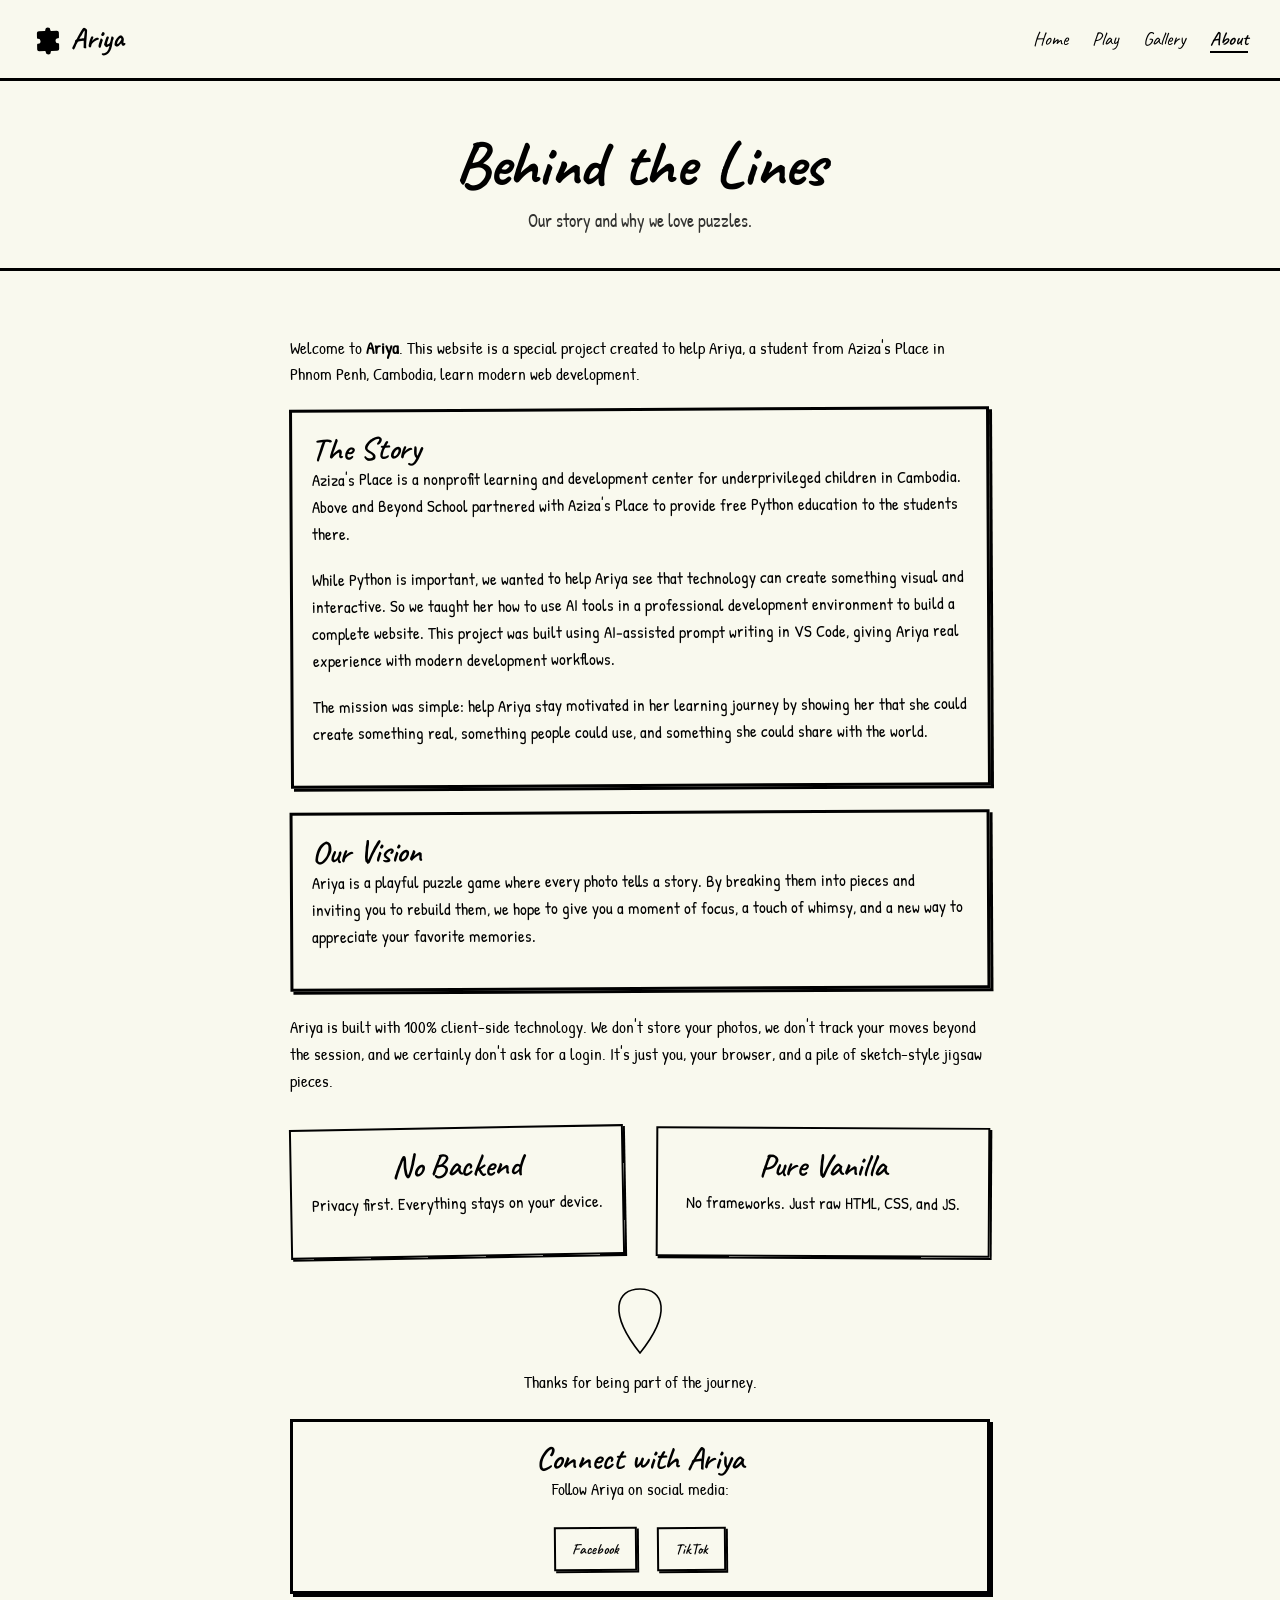
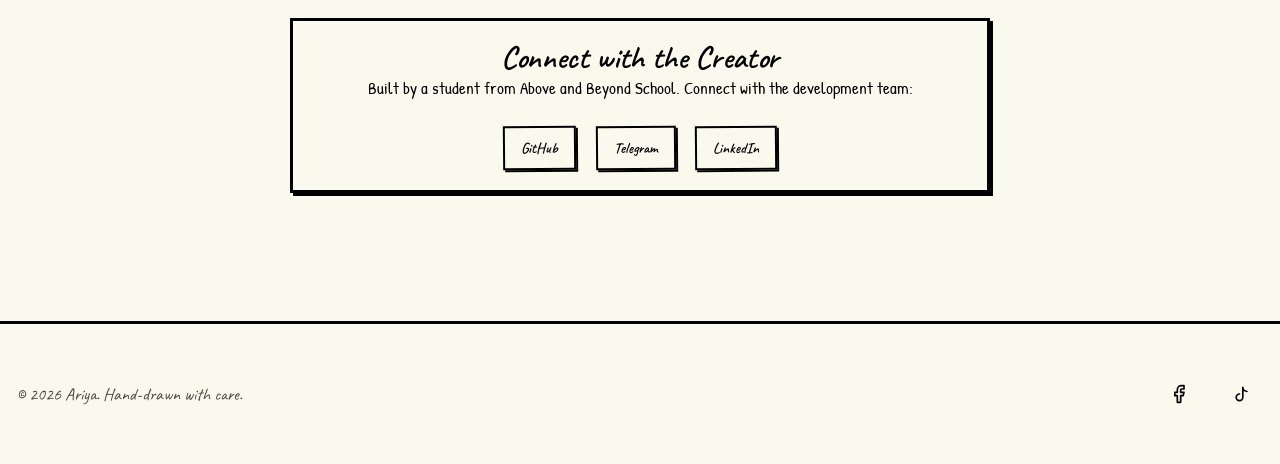
==== commit 45f772b5: "Add story telling at About Section" ====
--- a/about.html
+++ b/about.html
@@ -32,11 +32,18 @@
 
     <main class="section">
         <div class="about-content reveal">
-            <p>Welcome to <strong>Ariya</strong>, a playful corner of the internet dedicated to the simple joy of putting things back together. In a world of polished pixels and corporate gradients, we wanted to build something that feels tactile, hand-crafted, and slightly wobbly.</p>
+            <p>Welcome to <strong>Ariya</strong>. This website is a special project created to help Ariya, a student from Aziza's Place in Phnom Penh, Cambodia, learn modern web development.</p>
             
             <div class="card mb-3">
+                <h3>The Story</h3>
+                <p>Aziza's Place is a nonprofit learning and development center for underprivileged children in Cambodia. Above and Beyond School partnered with Aziza's Place to provide free Python education to the students there.</p>
+                <p>While Python is important, we wanted to help Ariya see that technology can create something visual and interactive. So we taught her how to use AI tools in a professional development environment to build a complete website. This project was built using AI-assisted prompt writing in VS Code, giving Ariya real experience with modern development workflows.</p>
+                <p>The mission was simple: help Ariya stay motivated in her learning journey by showing her that she could create something real, something people could use, and something she could share with the world.</p>
+            </div>
+
+            <div class="card mb-3">
                 <h3>Our Vision</h3>
-                <p>We believe every photo tells a story. By breaking them into pieces and inviting you to rebuild them, we hope to give you a moment of focus, a touch of whimsy, and a new way to appreciate your favorite memories.</p>
+                <p>Ariya is a playful puzzle game where every photo tells a story. By breaking them into pieces and inviting you to rebuild them, we hope to give you a moment of focus, a touch of whimsy, and a new way to appreciate your favorite memories.</p>
             </div>
 
             <p>Ariya is built with 100% client-side technology. We don't store your photos, we don't track your moves beyond the session, and we certainly don't ask for a login. It's just you, your browser, and a pile of sketch-style jigsaw pieces.</p>
@@ -61,10 +68,20 @@
 
             <div class="card mt-3 anim-popin" style="text-align: center;">
                 <h3>Connect with Ariya</h3>
-                <p>Have feedback or just want to say hi? Feel free to reach out:</p>
+                <p>Follow Ariya on social media:</p>
                 <div class="social-links" style="justify-content: center; margin-top: 1.5rem;">
                     <a href="https://www.facebook.com/nou.wangyi" target="_blank" class="btn btn-sm btn-soft">Facebook</a>
                     <a href="https://www.tiktok.com/@min202303" target="_blank" class="btn btn-sm btn-soft">TikTok</a>
+                </div>
+            </div>
+
+            <div class="card mt-3 anim-popin" style="text-align: center;">
+                <h3>Connect with the Creator</h3>
+                <p>Built by a student from Above and Beyond School. Connect with the development team:</p>
+                <div class="social-links" style="justify-content: center; margin-top: 1.5rem;">
+                    <a href="https://github.com/Leemenghoo" target="_blank" class="btn btn-sm btn-soft">GitHub</a>
+                    <a href="https://t.me/leemenghoo" target="_blank" class="btn btn-sm btn-soft">Telegram</a>
+                    <a href="https://www.linkedin.com/in/phat-lymeng-b721913a5" target="_blank" class="btn btn-sm btn-soft">LinkedIn</a>
                 </div>
             </div>
         </div>
--- a/css/style.css
+++ b/css/style.css
@@ -1042,8 +1042,9 @@
   box-shadow: var(--shadow);
   overflow: hidden;
   transform: rotate(-0.4deg);
-  transition: transform var(--transition), box-shadow var(--transition);
+  transition: transform 0.24s ease, box-shadow 0.24s ease, background-color 0.24s ease;
   background: var(--bg);
+  cursor: pointer;
 }
 
 .gallery-card:nth-child(even) {
@@ -1053,37 +1054,46 @@
 .gallery-card:hover {
   transform: rotate(0deg) translate(-3px, -3px);
   box-shadow: 6px 6px 0 var(--ink);
+  background: rgba(0, 0, 0, 0.02);
 }
 
 .gallery-card-img {
   width: 100%;
-  aspect-ratio: 1;
+  height: auto;
+  aspect-ratio: 1 / 1;
   object-fit: cover;
+  object-position: center 5%;
   display: block;
   border-bottom: var(--border);
 }
 
 .gallery-card-body {
-  padding: 0.8rem 1rem;
-}
-
-.gallery-card-body h4 {
-  font-size: clamp(1rem, 2vw, 1.2rem);
-  margin-bottom: 0.3rem;
+  padding: 1rem;
+}
+
+.artwork-title {
+  font-size: clamp(1rem, 2vw, 1.3rem);
+  font-weight: 700;
+  margin-bottom: 0.4rem;
+  font-family: var(--font-head);
+  letter-spacing: -0.3px;
+}
+
+.artist-credit {
+  font-size: clamp(0.85rem, 1.5vw, 0.95rem);
+  font-style: italic;
+  color: var(--ink);
+  margin: 0;
+  opacity: 0.8;
+  font-family: var(--font-body);
 }
 
 .gallery-badges {
-  display: flex;
-  gap: 0.4rem;
-  flex-wrap: wrap;
-  margin-top: 0.5rem;
+  display: none;
 }
 
 .badge {
-  border: var(--border);
-  padding: 0.12rem 0.4rem;
-  font-size: 0.75rem;
-  font-family: var(--font-head);
+  display: none;
 }
 
 /* ─── About ─── */
